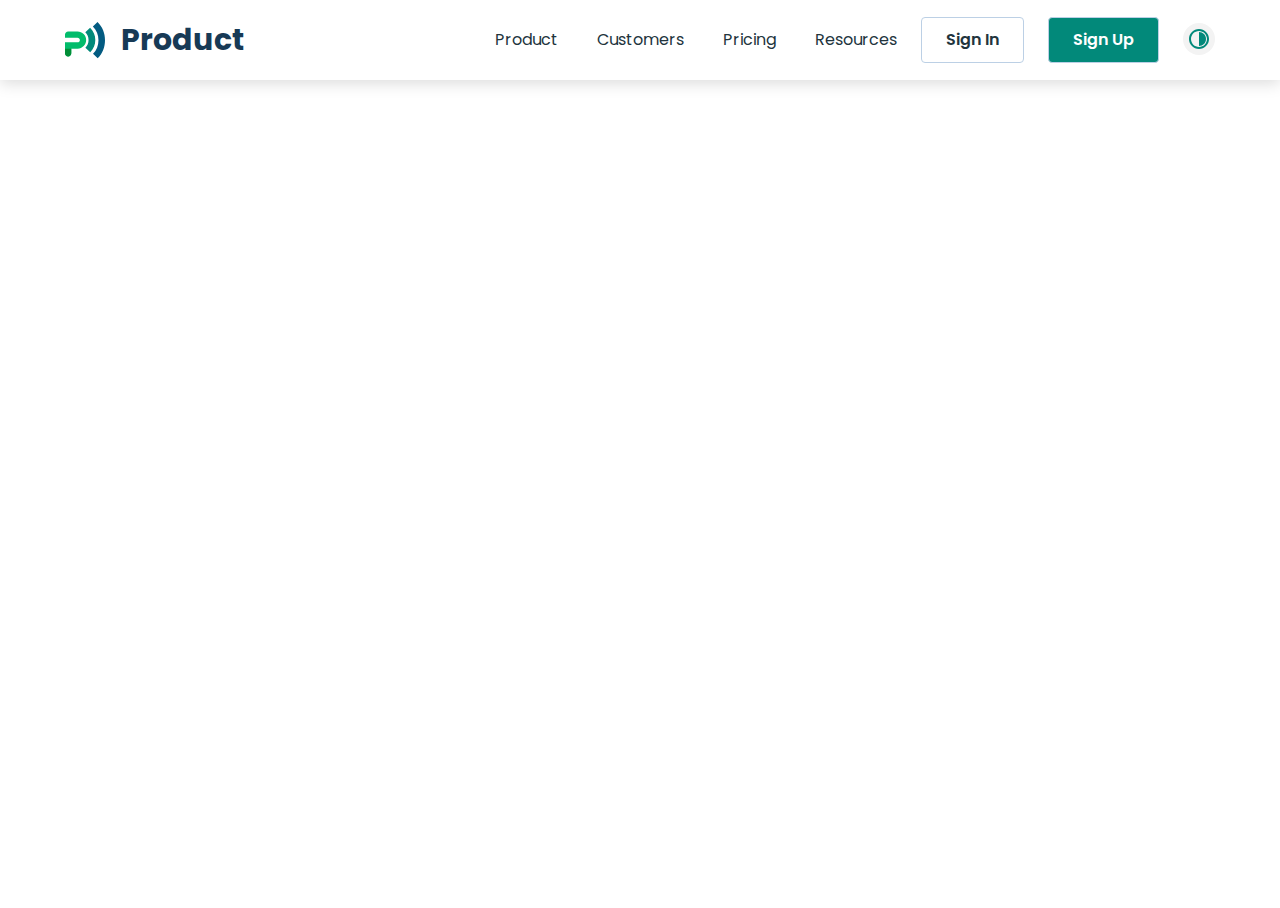
==== index.html @ 5e2cb0a1 "add header and menu burger, add adaptive" ====
<!DOCTYPE html>
<html lang="en">

<head>
	<meta charset="UTF-8">
	<meta http-equiv="X-UA-Compatible" content="IE=edge">
	<meta name="viewport" content="width=device-width, initial-scale=1.0">
	<link rel="preconnect" href="https://fonts.googleapis.com">
	<link rel="preconnect" href="https://fonts.gstatic.com" crossorigin>
	<link
		href="https://fonts.googleapis.com/css2?family=Inter:wght@500;700&family=Montserrat:wght@600&family=Poppins:wght@400;500;600;700&family=Roboto:wght@400;500;900&display=swap"
		rel="stylesheet">
	<link rel="stylesheet" href="./css/main.css">
	<title>MyProduct</title>
</head>

<body>
	<div class="wrapper">
		<header class="header">
			<div class='header__container'>
				<div class="header__body">
					<div class="header__logo">
						<img src="./img/header/logo.svg" alt="logo">
						<span>Product</span>
					</div>
					<div class="header__burger">
						<span>
						</span>
					</div>
					<div class="header__items">
						<nav class="header__menu">
							<ul class="header__list">
								<li class="header__item">
									<a href="#" class="header__link">Product</a>
								</li>
								<li class="header__item">
									<a href="#" class="header__link">Customers</a>
								</li>
								<li class="header__item">
									<a href="#" class="header__link">Pricing</a>
								</li>
								<li class="header__item">
									<a href="#" class="header__link">Resources</a>
								</li>

							</ul>
						</nav>
						<div class="header__buttons">
							<a href="#" class="header__button">Sign In</a>
							<a href="#" class="header__button header__button--green">Sign Up</a>
							<a href="#" class="header__switch"><img src="./img/header/switch.svg" alt=""></a>
						</div>
					</div>
				</div>
			</div>
		</header>
		<main class="main"></main>
		<footer class="footer"></footer>
	</div>

	<script src="https://ajax.googleapis.com/ajax/libs/jquery/3.5.1/jquery.min.js"></script>
	<script src="./js/main.js"></script>
</body>

</html>
---- css/main.css ----
@import url(./css/reset.css);
:root {
  --bg-color: #e5e5e5;
  --secondary-bg-color: #1f2e35;
  --basic-color: #22343d;
  --secondary-text-color: #737373;
  --green-color: #02897a;
}

html {
  height: 100%;
}

body {
  height: 100%;
  line-height: 1;
  font-family: "Poppins", sans-serif;
  font-size: 16px;
  font-weight: 400;
  color: var(--basic-color);
}

.wrapper {
  min-height: 100%;
  overflow: hidden;
  display: flex;
  flex-direction: column;
}

[class*=__container] {
  max-width: 1150px;
  margin: 0 auto;
  padding: 0 15px;
}

.ibg {
  position: relative;
  padding-bottom: 64%;
}
.ibg img {
  border-radius: 10px;
  content: "";
  position: absolute;
  width: 100%;
  height: 100%;
  top: 0;
  left: 0;
  -o-object-fit: cover;
     object-fit: cover;
}

.header {
  position: fixed;
  top: 0;
  left: 0;
  width: 100%;
  z-index: 50;
  box-shadow: 0px 3px 15px rgba(0, 0, 0, 0.15);
}
.header::before {
  content: "";
  position: absolute;
  top: 0;
  left: 0;
  width: 100%;
  height: 100%;
  background-color: #fff;
  z-index: 3;
}
.header__body {
  position: relative;
  display: flex;
  justify-content: space-between;
  min-height: 80px;
  align-items: center;
}
@media (max-width: 991px) {
  .header__body {
    min-height: 60px;
  }
}
.header__logo {
  display: flex;
  align-items: center;
  position: relative;
  z-index: 4;
}
.header__logo span {
  margin-left: 16px;
  font-weight: 700;
  font-size: 30px;
  line-height: 93%;
  color: #173a56;
}
.header__burger {
  display: none;
}
@media (max-width: 991px) {
  .header__burger {
    display: block;
    position: relative;
    width: 30px;
    height: 20px;
    z-index: 4;
  }
  .header__burger::before, .header__burger::after {
    content: "";
    background-color: #fff;
    position: absolute;
    width: 100%;
    height: 2px;
    left: 0;
    background-color: black;
    transition: all 0.3s ease;
  }
  .header__burger::after {
    top: 0;
  }
  .header__burger::before {
    bottom: 0;
  }
  .header__burger span {
    position: absolute;
    background-color: #000;
    height: 2px;
    left: 0;
    width: 100%;
    top: 9px;
    transition: all 0.3s ease;
    background-color: black;
  }
}
.header__burger.active span {
  transform: scale(0);
}
.header__burger.active::before {
  transform: rotate(45deg);
  bottom: 9px;
}
.header__burger.active::after {
  transform: rotate(-45deg);
  top: 9px;
}
.header__items {
  display: flex;
  gap: 24px;
}
@media (max-width: 991px) {
  .header__items {
    position: fixed;
    top: -100%;
    left: 0;
    width: 100%;
    height: 100%;
    transition: all 0.3s ease;
    padding-top: 100px;
    flex-direction: column;
  }
  .header__items.active {
    top: 0;
  }
}
.header__list {
  display: flex;
  gap: 39px;
  position: relative;
  z-index: 3;
}
@media (max-width: 991px) {
  .header__list {
    display: block;
    margin: 0px 0px 20px 0px;
  }
}
.header__item {
  list-style: none;
}
@media (max-width: 991px) {
  .header__item {
    margin: 0px 0px 20px 0px;
    padding-bottom: 10px;
  }
}
.header__link {
  text-decoration: none;
  color: inherit;
  transition: all 0.3s ease;
}
.header__link:hover {
  text-decoration: underline;
}
.header__buttons {
  position: relative;
  z-index: 3;
  display: flex;
  align-items: center;
  -moz-column-gap: 24px;
       column-gap: 24px;
}
@media (max-width: 991px) {
  .header__buttons {
    left: 0;
    width: 100%;
    height: 100%;
    transition: all 0.3s ease;
    text-align: center;
    flex-direction: column;
  }
  .header__buttons.active {
    top: 0;
  }
}
.header__button {
  display: inline-block;
  padding: 10px 24px;
  text-decoration: none;
  color: inherit;
  font-weight: 600;
  line-height: 150%;
  border: 1px solid #bcd0e5;
  border-radius: 4px;
  transition: all 0.3s ease;
}
.header__button:hover {
  background-color: #bcd0e5;
}
@media (max-width: 991px) {
  .header__button {
    margin-bottom: 15px;
  }
}
.header__button--green {
  color: #ffffff;
  background-color: var(--green-color);
}
.header__button--green:hover {
  background-color: #086a5f;
}
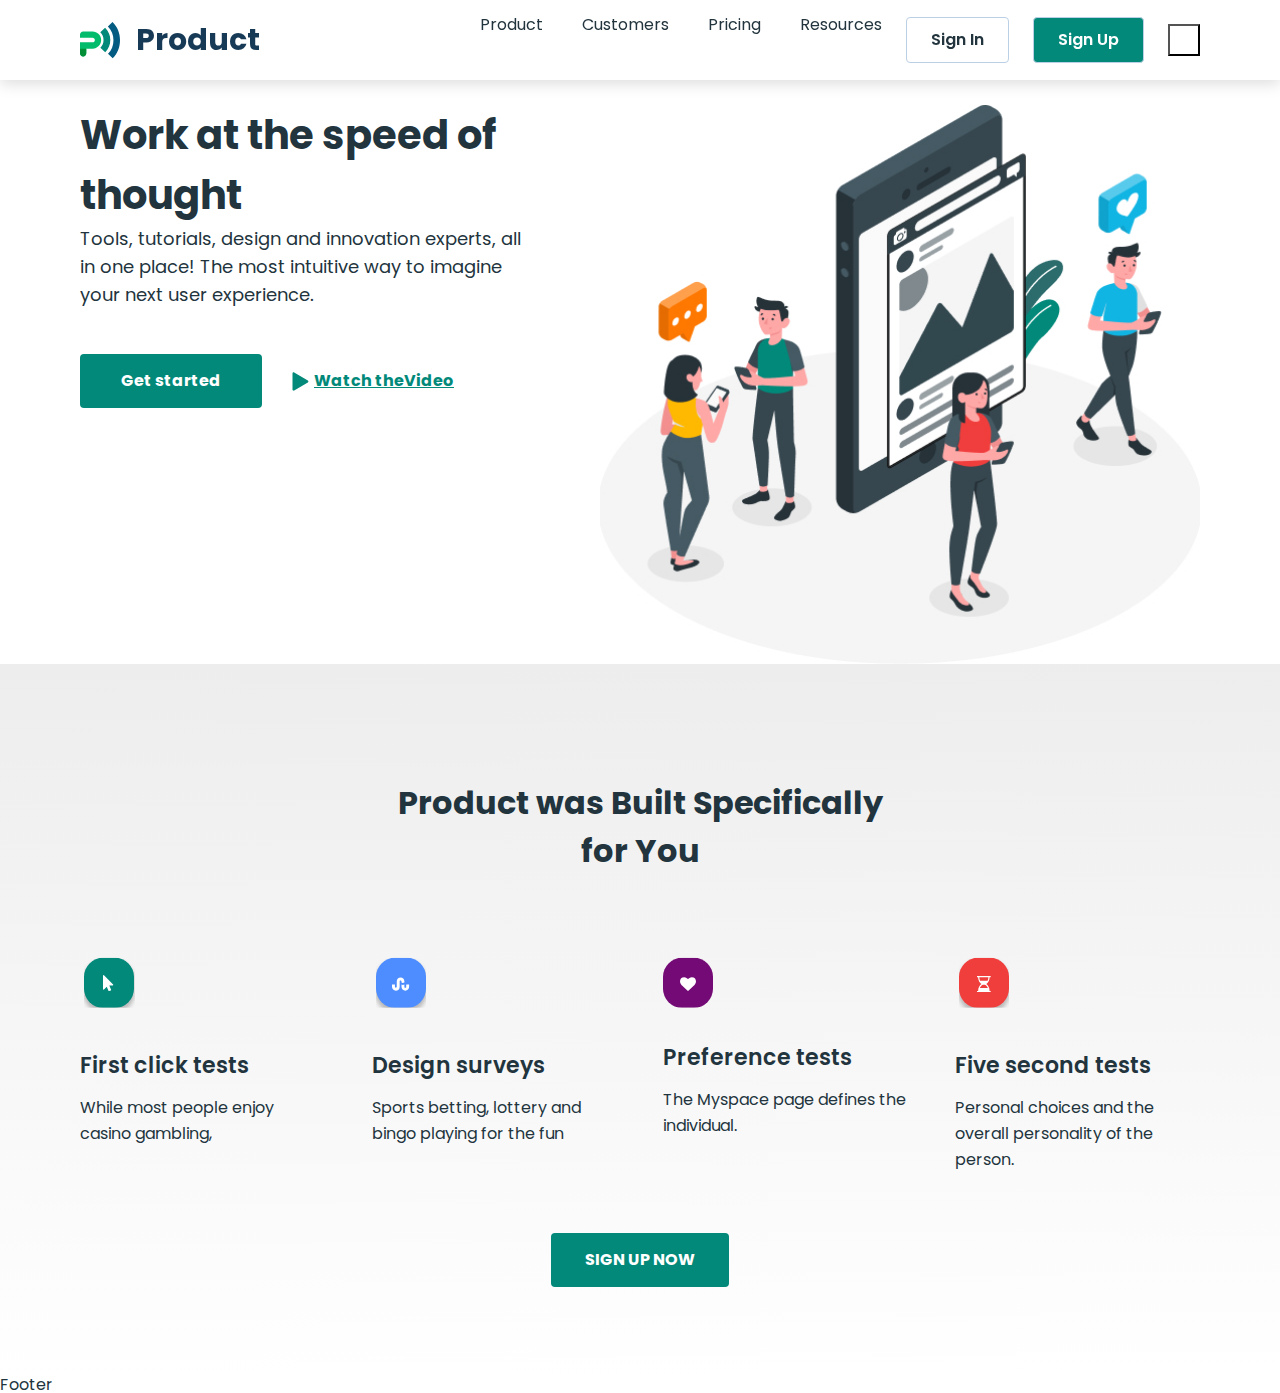
==== commit 9fa94985: "add new sections" ====
--- a/index.html
+++ b/index.html
@@ -10,6 +10,7 @@
 	<link
 		href="https://fonts.googleapis.com/css2?family=Inter:wght@500;700&family=Montserrat:wght@600&family=Poppins:wght@400;500;600;700&family=Roboto:wght@400;500;900&display=swap"
 		rel="stylesheet">
+	<link rel="stylesheet" href="./css/reset.css">
 	<link rel="stylesheet" href="./css/main.css">
 	<title>MyProduct</title>
 </head>
@@ -48,16 +49,83 @@
 						<div class="header__buttons">
 							<a href="#" class="header__button">Sign In</a>
 							<a href="#" class="header__button header__button--green">Sign Up</a>
-							<a href="#" class="header__switch"><img src="./img/header/switch.svg" alt=""></a>
+							<input class="header__input" type="button" id="input_button_bg_change" value="" />
 						</div>
 					</div>
 				</div>
 			</div>
 		</header>
-		<main class="main"></main>
-		<footer class="footer"></footer>
+		<main class="main">
+			<section class="main__work main-work">
+				<div class='main-work__container'>
+					<div class="main-work__body body-work-block">
+						<div class="body-work-block__content content-word-block">
+							<h2 class="content-word-block__title">Work at the speed
+								of thought</h2>
+							<div class="content-word-block__subtitle">Tools, tutorials, design and innovation experts, all in
+								one place! The most intuitive way to imagine your next user experience.</div>
+							<div class="content-word-block__buttons">
+								<a href="#" class="content-word-block__button">Get started</a>
+								<a href="#" class="content-word-block__button content-word-block__button--play">
+									<img src="./img/workandspeed/play.svg" alt="">
+									Watch theVideo</a>
+							</div>
+						</div>
+						<div class="body-work-block__image">
+							<img src="./img/workandspeed/amico.jpg" alt="amico">
+						</div>
+					</div>
+				</div>
+			</section>
+			<section class="main__product product-block">
+				<div class='product-block__container'>
+					<div class="title">
+						<h2 class="title__title">Product was Built Specifically
+							for You</h2>
+						<div class="title__subtitle"></div>
+					</div>
+					<div class="product-block__body">
+						<div class="product-block__row">
+							<div class="product-block__column column-product-block">
+								<div class="column-product-block__icon">
+									<img src="./img/product/icon-01.svg" alt="icon">
+								</div>
+								<h3 class="column-product-block__title">First click tests</h3>
+								<div class="column-product-block__text">While most people enjoy casino gambling,</div>
+							</div>
+							<div class="product-block__column column-product-block">
+								<div class="column-product-block__icon">
+									<img src="./img/product/icon-02.svg" alt="icon">
+								</div>
+								<h3 class="column-product-block__title">Design surveys</h3>
+								<div class="column-product-block__text">Sports betting, lottery and bingo playing for the fun
+								</div>
+							</div>
+							<div class="product-block__column column-product-block">
+								<div class="column-product-block__icon">
+									<img src="./img/product/icon-03.svg" alt="icon">
+								</div>
+								<h3 class="column-product-block__title">Preference tests</h3>
+								<div class="column-product-block__text">The Myspace page defines the individual.</div>
+							</div>
+							<div class="product-block__column column-product-block">
+								<div class="column-product-block__icon">
+									<img src="./img/product/icon-04.svg" alt="icon">
+								</div>
+								<h3 class="column-product-block__title">Five second tests</h3>
+								<div class="column-product-block__text">Personal choices and the overall personality of the
+									person. </div>
+							</div>
+						</div>
+						<div class="product-block__btn">
+							<a href="#" class="product-block__button">SIGN UP NOW</a>
+						</div>
+					</div>
+				</div>
+			</section>
+		</main>
+		<footer class="footer">Footer</footer>
 	</div>
-
 	<script src="https://ajax.googleapis.com/ajax/libs/jquery/3.5.1/jquery.min.js"></script>
 	<script src="./js/main.js"></script>
 </body>
--- a/css/main.css
+++ b/css/main.css
@@ -1,5 +1,5 @@
-@import url(./css/reset.css);
 :root {
+  --first-bg-color: #ffffff;
   --bg-color: #e5e5e5;
   --secondary-bg-color: #1f2e35;
   --basic-color: #22343d;
@@ -17,6 +17,7 @@
   font-family: "Poppins", sans-serif;
   font-size: 16px;
   font-weight: 400;
+  background-color: var(--first-bg-color);
   color: var(--basic-color);
 }
 
@@ -33,12 +34,48 @@
   padding: 0 15px;
 }
 
+.title {
+  max-width: 530px;
+  text-align: center;
+  margin: 0 auto;
+}
+.title__title {
+  font-weight: 700;
+  font-size: 32px;
+  line-height: 48px;
+  text-align: center;
+  margin-bottom: 16px;
+}
+@media (max-width: 767.98px) {
+  .title__title {
+    font-size: 28px;
+  }
+}
+@media (max-width: 479.98px) {
+  .title__title {
+    font-size: 28px;
+  }
+}
+.title__subtitle {
+  font-weight: 500;
+  line-height: 162%;
+}
+@media (max-width: 767.98px) {
+  .title__subtitle {
+    font-size: 14px;
+  }
+}
+@media (max-width: 479.98px) {
+  .title__subtitle {
+    font-size: 12px;
+  }
+}
+
 .ibg {
   position: relative;
   padding-bottom: 64%;
 }
 .ibg img {
-  border-radius: 10px;
   content: "";
   position: absolute;
   width: 100%;
@@ -56,6 +93,7 @@
   width: 100%;
   z-index: 50;
   box-shadow: 0px 3px 15px rgba(0, 0, 0, 0.15);
+  background-color: #fff;
 }
 .header::before {
   content: "";
@@ -64,7 +102,6 @@
   left: 0;
   width: 100%;
   height: 100%;
-  background-color: #fff;
   z-index: 3;
 }
 .header__body {
@@ -144,6 +181,7 @@
 .header__items {
   display: flex;
   gap: 24px;
+  background-color: #fff;
 }
 @media (max-width: 991px) {
   .header__items {
@@ -235,4 +273,255 @@
 }
 .header__button--green:hover {
   background-color: #086a5f;
+}
+.header__input {
+  background: url(./img/header/switch.svg) no-repeat top left;
+  width: 32px;
+  height: 32px;
+}
+
+.main {
+  flex: 1 1 auto;
+}
+.main__work {
+  padding-top: 105px;
+}
+@media (max-width: 767.98px) {
+  .main__work {
+    padding-top: 85px;
+  }
+}
+
+.main-work__body {
+  display: flex;
+  justify-content: space-between;
+}
+@media (max-width: 767.98px) {
+  .main-work__body {
+    flex-direction: column;
+  }
+}
+
+.body-work-block__content {
+  max-width: 450px;
+}
+@media (max-width: 991.98px) {
+  .body-work-block__content {
+    max-width: 400px;
+  }
+}
+@media (max-width: 767.98px) {
+  .body-work-block__content {
+    max-width: none;
+    margin-bottom: 20px;
+  }
+}
+.body-work-block__image {
+  max-width: 600px;
+}
+.body-work-block__image img {
+  width: 100%;
+  height: 100%;
+  top: 0;
+  left: 0;
+  -o-object-fit: cover;
+     object-fit: cover;
+}
+
+.content-word-block__title {
+  font-weight: 700;
+  font-size: 40px;
+  line-height: 150%;
+}
+@media (max-width: 991.98px) {
+  .content-word-block__title {
+    font-size: 32px;
+  }
+}
+@media (max-width: 767.98px) {
+  .content-word-block__title {
+    font-size: 24px;
+  }
+}
+.content-word-block__subtitle {
+  font-size: 18px;
+  line-height: 156%;
+  margin-bottom: 45px;
+}
+@media (max-width: 991.98px) {
+  .content-word-block__subtitle {
+    font-size: 18px;
+  }
+}
+@media (max-width: 767.98px) {
+  .content-word-block__subtitle {
+    font-size: 16px;
+  }
+}
+@media (max-width: 479.98px) {
+  .content-word-block__subtitle {
+    font-size: 14px;
+  }
+}
+.content-word-block__buttons {
+  display: flex;
+  -moz-column-gap: 30px;
+       column-gap: 30px;
+}
+@media (max-width: 479.98px) {
+  .content-word-block__buttons {
+    flex-direction: column;
+  }
+}
+.content-word-block__button {
+  background: #02897a;
+  border-radius: 4px;
+  display: inline-block;
+  padding: 15px 41px;
+  text-decoration: none;
+  color: inherit;
+  text-align: center;
+  align-items: center;
+  font-weight: 700;
+  line-height: 150%;
+  color: #fff;
+}
+@media (max-width: 991.98px) {
+  .content-word-block__button {
+    font-size: 18px;
+  }
+}
+@media (max-width: 767.98px) {
+  .content-word-block__button {
+    font-size: 16px;
+  }
+}
+@media (max-width: 479.98px) {
+  .content-word-block__button {
+    font-size: 14px;
+    margin: 0 -30px;
+    padding: 15px 15px;
+  }
+}
+.content-word-block__button--play {
+  background: none;
+  text-decoration: underline;
+  display: flex;
+  justify-content: center;
+  align-items: center;
+  color: var(--green-color);
+  padding: 15px 0px 15px 0px;
+}
+.content-word-block__button--play img {
+  padding-right: 5px;
+}
+
+.main__product {
+  background: linear-gradient(179.59deg, #ededed 0.35%, rgba(255, 255, 255, 0.0001) 99.63%);
+  padding-top: 115px;
+  padding-bottom: 90px;
+}
+@media (max-width: 991.98px) {
+  .main__product {
+    padding-top: 90px;
+    padding-bottom: 80px;
+  }
+}
+@media (max-width: 767.98px) {
+  .main__product {
+    padding-top: 70px;
+    padding-bottom: 60px;
+  }
+}
+@media (max-width: 479.98px) {
+  .main__product {
+    padding-top: 30px;
+    padding-bottom: 30px;
+  }
+}
+
+.product-block__body {
+  padding-top: 66px;
+}
+@media (max-width: 991.98px) {
+  .product-block__body {
+    padding-top: 50px;
+  }
+}
+@media (max-width: 767.98px) {
+  .product-block__body {
+    padding-top: 40px;
+  }
+}
+@media (max-width: 479.98px) {
+  .product-block__body {
+    padding-top: 30px;
+  }
+}
+.product-block__row {
+  display: flex;
+  -moz-column-gap: 46px;
+       column-gap: 46px;
+  margin-bottom: 60px;
+}
+@media (max-width: 991.98px) {
+  .product-block__row {
+    flex-wrap: wrap;
+    row-gap: 20px;
+    justify-content: center;
+  }
+}
+@media (max-width: 479.98px) {
+  .product-block__row {
+    margin-bottom: 40px;
+  }
+}
+.product-block__column {
+  flex: 0 1 25%;
+}
+@media (max-width: 991.98px) {
+  .product-block__column {
+    flex-wrap: wrap;
+    flex: 0 1 50%;
+    text-align: center;
+    max-width: 350px;
+  }
+}
+@media (max-width: 479.98px) {
+  .product-block__column {
+    flex: 0 1 100%;
+    text-align: center;
+    max-width: 240px;
+  }
+}
+.product-block__btn {
+  display: flex;
+  justify-content: center;
+}
+.product-block__button {
+  background: #02897a;
+  border-radius: 4px;
+  display: inline-block;
+  margin: 0 auto;
+  padding: 15px 34px;
+  text-decoration: none;
+  color: inherit;
+  text-align: center;
+  align-items: center;
+  font-weight: 700;
+  line-height: 150%;
+  color: #fff;
+}
+
+.column-product-block__icon {
+  margin-bottom: 30px;
+}
+.column-product-block__title {
+  margin-bottom: 13px;
+  font-weight: 600;
+  font-size: 22px;
+  line-height: 150%;
+}
+.column-product-block__text {
+  line-height: 162%;
 }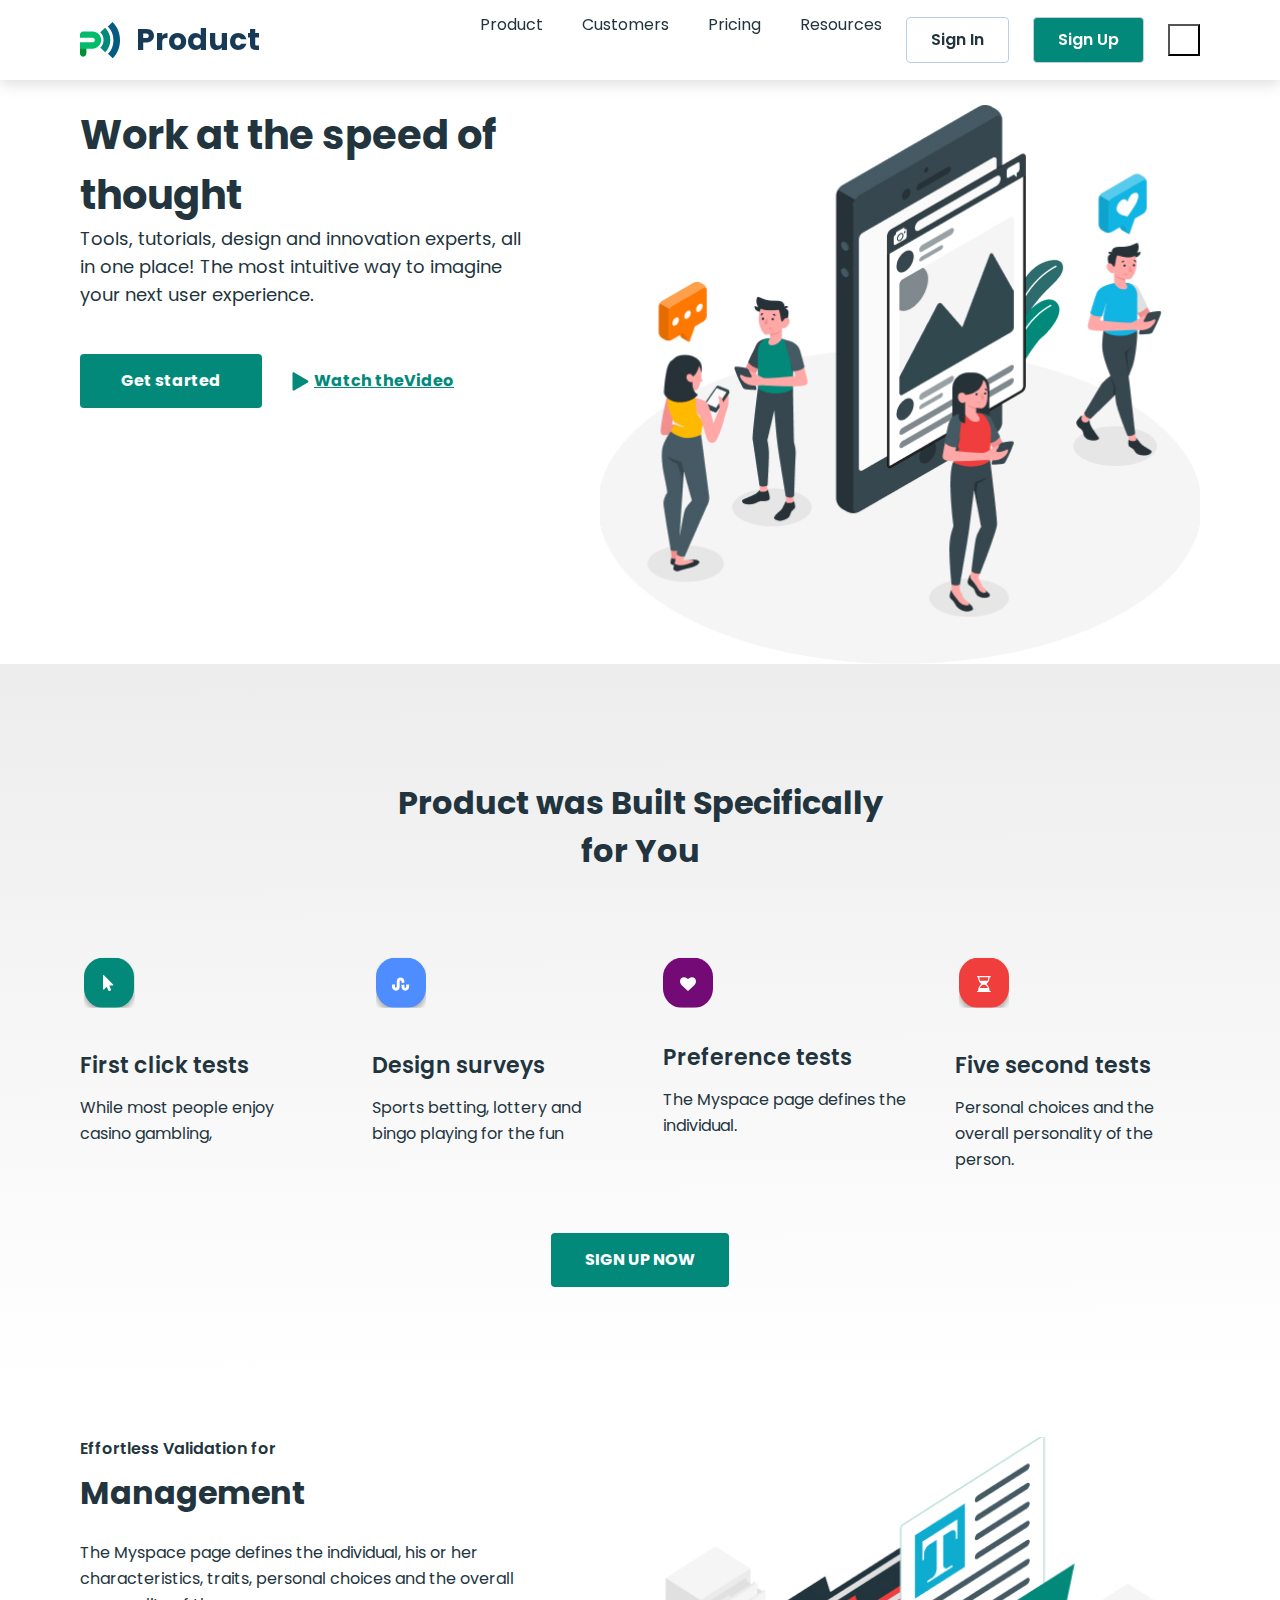
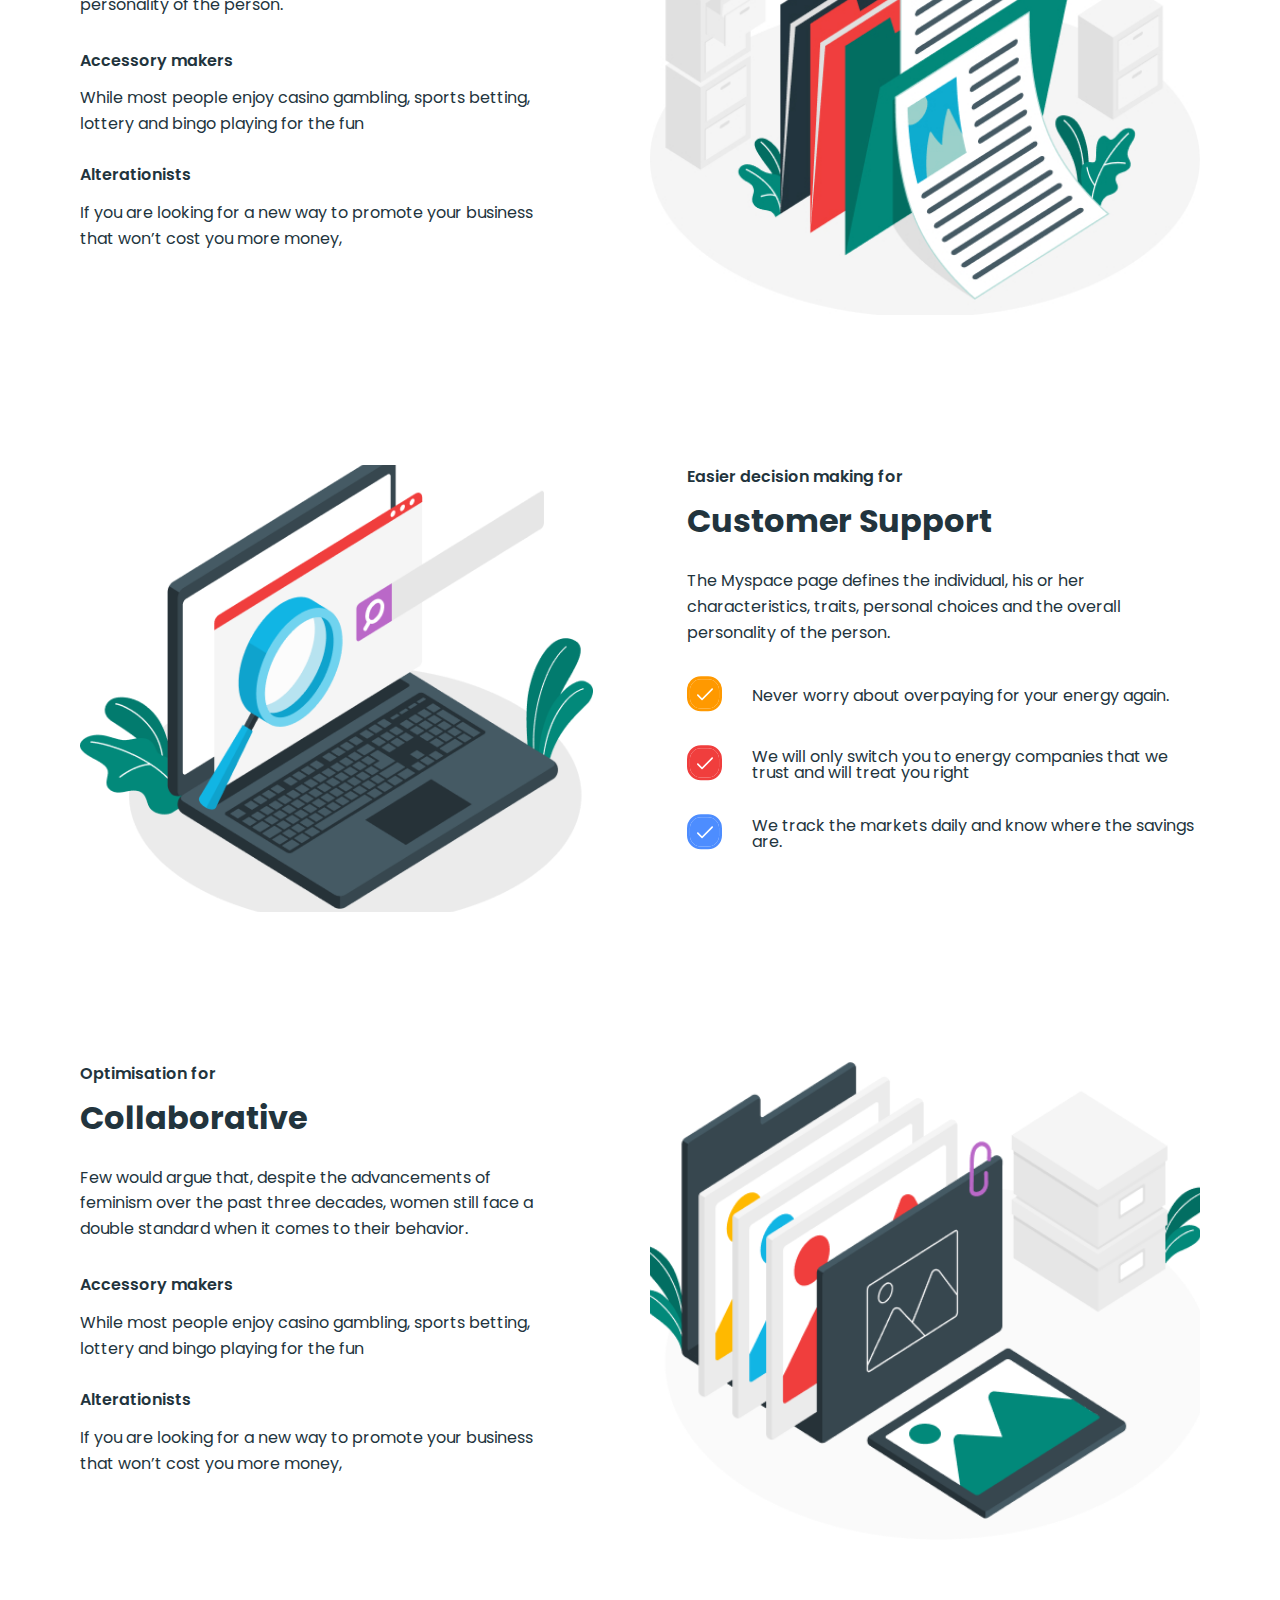
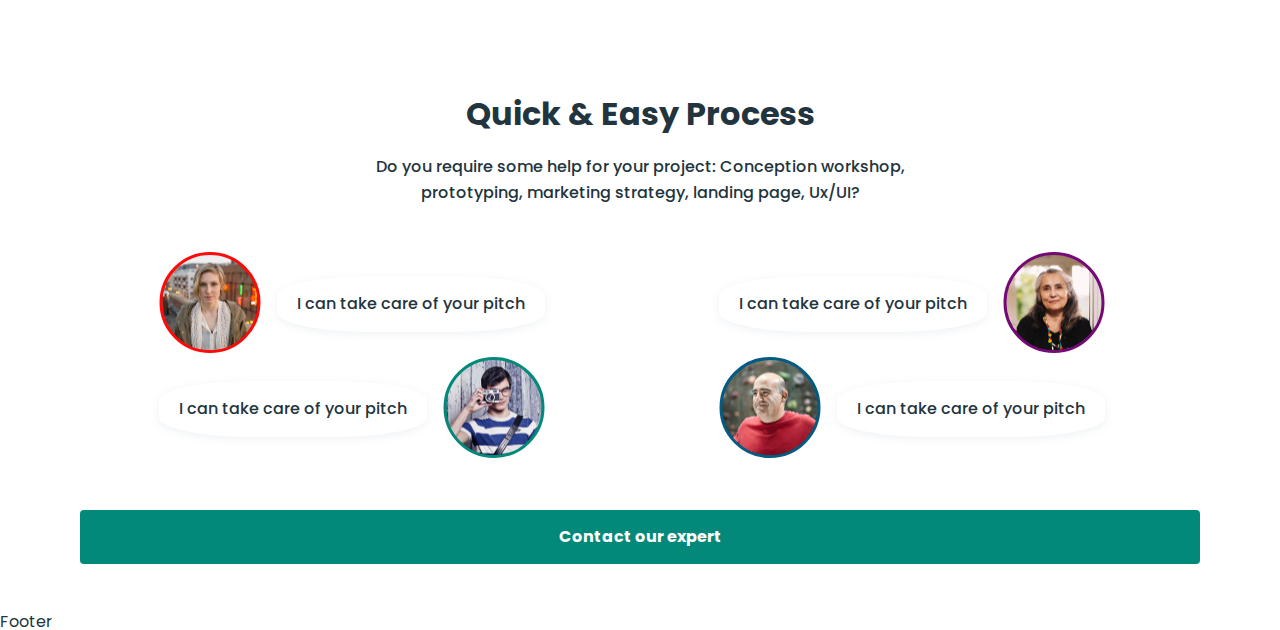
==== commit c0810b92: "add new sections" ====
--- a/index.html
+++ b/index.html
@@ -123,6 +123,151 @@
 					</div>
 				</div>
 			</section>
+			<section class="main__management management-block">
+				<div class='management-block__container'>
+					<div class="management-block__body">
+						<div class="management-block__content content-management-block">
+							<div class="content-management-block__text">Effortless Validation for</div>
+							<h3 class="content-management-block__title">Management</h3>
+							<div class="content-management-block__subtitle">The Myspace page defines the individual, his or
+								her
+								characteristics, traits, personal choices and the overall personality of the person. </div>
+							<div class="content-management-block__info info-content-block">
+								<div class="info-content-block__title">Accessory makers</div>
+								<div class="info-content-block__text">While most people enjoy casino gambling, sports
+									betting,
+									lottery and bingo playing for the fun</div>
+							</div>
+							<div class="content-management-block__info info-content-block">
+								<div class="info-content-block__title">Alterationists</div>
+								<div class="info-content-block__text">If you are looking for a new way to promote your
+									business
+									that won’t cost you more money, </div>
+							</div>
+						</div>
+						<div class="management-block__img">
+							<div class="management-block__image">
+								<img src="./img/management/management.jpg" alt="management-block">
+							</div>
+						</div>
+					</div>
+				</div>
+			</section>
+			<section class="main__customer customer-block">
+				<div class='customer-block__container'>
+					<div class="customer-block__body">
+						<div class="customer-block__img">
+							<div class="customer-block__image">
+								<img src="./img/customer/customer.png" alt="customer-block">
+							</div>
+						</div>
+						<div class="customer-block__content content-customer-block">
+							<div class="content-customer-block__info info-customer-block">
+								<div class="info-customer-block__text">Easier decision making for</div>
+								<h3 class="info-customer-block__title">Customer Support</h3>
+								<div class="info-customer-block__subtitle">The Myspace page defines the individual, his or her
+									characteristics, traits, personal choices and the overall personality of the person. </div>
+							</div>
+							<div class="content-customer-block__quotes">
+								<div class="quotes-customer-block__quote">
+									<div class="quote-customer-block__icon">
+										<img src="./img/customer/icon-01.svg" alt="quote-customer-block">
+									</div>
+									<div class="quote-customer-block__text">
+										Never worry about overpaying for your energy again.
+									</div>
+								</div>
+								<div class="quotes-customer-block__quote">
+									<div class="quote-customer-block__icon">
+										<img src="./img/customer/icon-02.svg" alt="quote-customer-block">
+									</div>
+									<div class="quote-customer-block__text">
+										We will only switch you to energy companies that we trust and will treat you right
+									</div>
+								</div>
+								<div class="quotes-customer-block__quote">
+									<div class="quote-customer-block__icon">
+										<img src="./img/customer/icon-03.svg" alt="quote-customer-block">
+									</div>
+									<div class="quote-customer-block__text">
+										We track the markets daily and know where the savings are.
+									</div>
+								</div>
+							</div>
+						</div>
+					</div>
+				</div>
+			</section>
+			<section class="main__collaborative collaborative-block">
+				<div class='collaborative-block__container'>
+					<div class="collaborative-block__body">
+						<div class="collaborative-block__content content-collaborative-block">
+							<div class="content-collaborative-block__text">Optimisation for</div>
+							<h3 class="content-collaborative-block__title">Collaborative</h3>
+							<div class="content-collaborative-block__subtitle">Few would argue that, despite the advancements
+								of feminism over the past three decades, women still face a double standard when it comes to
+								their behavior. </div>
+							<div class="content-collaborative-block__info info-content-block">
+								<div class="info-content-block__title">Accessory makers</div>
+								<div class="info-content-block__text">While most people enjoy casino gambling, sports
+									betting,
+									lottery and bingo playing for the fun</div>
+							</div>
+							<div class="content-collaborative-block__info info-content-block">
+								<div class="info-content-block__title">Alterationists</div>
+								<div class="info-content-block__text">If you are looking for a new way to promote your
+									business
+									that won’t cost you more money, </div>
+							</div>
+						</div>
+						<div class="collaborative-block__img">
+							<div class="collaborative-block__image">
+								<img src="./img/collaboration/collaboration.png" alt="collaborative-block">
+							</div>
+						</div>
+					</div>
+				</div>
+			</section>
+			<section class="main__process process-block">
+				<div class='process-block__container'>
+					<div class="title title-process">
+						<h2 class="title__title">Quick & Easy Process</h2>
+						<div class="title__subtitle">Do you require some help for your project: Conception workshop,
+							prototyping, marketing strategy, landing page, Ux/UI?</div>
+					</div>
+					<div class="process-block__body">
+						<div class="process-block__informants">
+							<div class="process-block__informant informant-process-block">
+								<div class="informant-process-block__icon">
+									<img src="./img/process/avatar-01.svg" alt="avatar-01">
+								</div>
+								<div class="informant-process-block__text">I can take care of your pitch</div>
+							</div>
+							<div class="process-block__informant informant-process-block">
+								<div class="informant-process-block__text">I can take care of your pitch</div>
+								<div class="informant-process-block__icon">
+									<img src="./img/process/avatar-02.svg" alt="avatar-02">
+								</div>
+							</div>
+							<div class="process-block__informant informant-process-block">
+								<div class="informant-process-block__text">I can take care of your pitch</div>
+								<div class="informant-process-block__icon">
+									<img src="./img/process/avatar-03.svg" alt="avatar-03">
+								</div>
+							</div>
+							<div class="process-block__informant informant-process-block">
+								<div class="informant-process-block__icon">
+									<img src="./img/process/avatar-04.svg" alt="avatar-04">
+								</div>
+								<div class="informant-process-block__text">I can take care of your pitch</div>
+							</div>
+						</div>
+						<div class="process-block__button">
+							<a href="#" class="process-block__btn">Contact our expert</a>
+						</div>
+					</div>
+				</div>
+			</section>
 		</main>
 		<footer class="footer">Footer</footer>
 	</div>
--- a/css/main.css
+++ b/css/main.css
@@ -524,4 +524,333 @@
 }
 .column-product-block__text {
   line-height: 162%;
+}
+
+.main__management {
+  padding-top: 60px;
+  padding-bottom: 100px;
+}
+@media (max-width: 991.98px) {
+  .main__management {
+    padding-top: 80px;
+    padding-bottom: 80px;
+  }
+}
+@media (max-width: 767.98px) {
+  .main__management {
+    padding-top: 60px;
+    padding-bottom: 60px;
+  }
+}
+@media (max-width: 479.98px) {
+  .main__management {
+    padding-top: 30px;
+    padding-bottom: 30px;
+  }
+}
+
+.management-block__body,
+.collaborative-block__body {
+  display: flex;
+  -moz-column-gap: 84px;
+       column-gap: 84px;
+}
+@media (max-width: 991.98px) {
+  .management-block__body,
+.collaborative-block__body {
+    -moz-column-gap: 50px;
+         column-gap: 50px;
+  }
+}
+@media (max-width: 767.98px) {
+  .management-block__body,
+.collaborative-block__body {
+    flex-direction: column-reverse;
+  }
+}
+.management-block__content,
+.collaborative-block__content {
+  flex: 0 1 50%;
+  max-width: 486px;
+}
+@media (max-width: 767.98px) {
+  .management-block__content,
+.collaborative-block__content {
+    padding-top: 40px;
+    flex: 0 1 100%;
+    margin: 0 auto;
+  }
+}
+.management-block__img,
+.collaborative-block__img {
+  flex: 0 1 50%;
+}
+.management-block__image,
+.collaborative-block__image {
+  position: relative;
+  padding-bottom: 87%;
+}
+.management-block__image img,
+.collaborative-block__image img {
+  position: absolute;
+  width: 100%;
+  height: 100%;
+  top: 0;
+  left: 0;
+  -o-object-fit: cover;
+     object-fit: cover;
+}
+
+.content-management-block__text,
+.content-collaborative-block__text {
+  font-weight: 600;
+  line-height: 150%;
+  margin-bottom: 8px;
+}
+.content-management-block__title,
+.content-collaborative-block__title {
+  font-weight: 700;
+  font-size: 32px;
+  line-height: 150%;
+  margin-bottom: 23px;
+}
+@media (max-width: 767.98px) {
+  .content-management-block__title,
+.content-collaborative-block__title {
+    margin-bottom: 16px;
+  }
+}
+.content-management-block__subtitle,
+.content-collaborative-block__subtitle {
+  line-height: 162%;
+  margin-bottom: 30px;
+}
+@media (max-width: 767.98px) {
+  .content-management-block__subtitle,
+.content-collaborative-block__subtitle {
+    margin-bottom: 16px;
+  }
+}
+.info-content-block:not(:last-child) {
+  margin: 0px 0px 25px 0px;
+}
+@media (max-width: 767.98px) {
+  .info-content-block:not(:last-child) {
+    margin: 0px 0px 16px 0px;
+  }
+}
+.info-content-block__title {
+  font-weight: 600;
+  line-height: 162%;
+  margin-bottom: 12px;
+}
+.info-content-block__text {
+  line-height: 162%;
+}
+
+.main__customer {
+  padding-top: 50px;
+  padding-bottom: 50px;
+}
+@media (max-width: 991.98px) {
+  .main__customer {
+    padding-top: 40px;
+    padding-bottom: 40px;
+  }
+}
+@media (max-width: 767.98px) {
+  .main__customer {
+    padding-top: 40px;
+    padding-bottom: 40px;
+  }
+}
+@media (max-width: 479.98px) {
+  .main__customer {
+    padding-top: 30px;
+    padding-bottom: 30px;
+  }
+}
+
+.customer-block__body {
+  display: flex;
+  -moz-column-gap: 94px;
+       column-gap: 94px;
+}
+@media (max-width: 991.98px) {
+  .customer-block__body {
+    -moz-column-gap: 70px;
+         column-gap: 70px;
+  }
+}
+@media (max-width: 767.98px) {
+  .customer-block__body {
+    flex-direction: column;
+  }
+}
+.customer-block__img {
+  flex: 0 1 50%;
+}
+.customer-block__image {
+  position: relative;
+  padding-bottom: 87%;
+}
+.customer-block__image img {
+  position: absolute;
+  width: 100%;
+  height: 100%;
+  top: 0;
+  left: 0;
+  -o-object-fit: cover;
+     object-fit: cover;
+}
+.customer-block__content {
+  flex: 0 1 50%;
+}
+@media (max-width: 767.98px) {
+  .customer-block__content {
+    padding-top: 40px;
+    flex: 0 1 100%;
+    margin: 0 auto;
+  }
+}
+
+.info-customer-block__text {
+  font-weight: 600;
+  line-height: 150%;
+  margin-bottom: 8px;
+}
+.info-customer-block__title {
+  font-weight: 700;
+  font-size: 32px;
+  line-height: 150%;
+  margin-bottom: 23px;
+}
+@media (max-width: 767.98px) {
+  .info-customer-block__title {
+    margin-bottom: 16px;
+  }
+}
+.info-customer-block__subtitle {
+  line-height: 162%;
+  margin-bottom: 30px;
+}
+@media (max-width: 767.98px) {
+  .info-customer-block__subtitle {
+    margin-bottom: 16px;
+  }
+}
+
+.quotes-customer-block__quote {
+  display: flex;
+  -moz-column-gap: 30px;
+       column-gap: 30px;
+  align-items: center;
+}
+.quotes-customer-block__quote:not(:last-child) {
+  margin: 0px 0px 30px 0px;
+}
+
+.main__collaborative {
+  padding-top: 100px;
+  padding-bottom: 100px;
+}
+@media (max-width: 991.98px) {
+  .main__collaborative {
+    padding-top: 80px;
+    padding-bottom: 80px;
+  }
+}
+@media (max-width: 767.98px) {
+  .main__collaborative {
+    padding-top: 60px;
+    padding-bottom: 60px;
+  }
+}
+@media (max-width: 479.98px) {
+  .main__collaborative {
+    padding-top: 30px;
+    padding-bottom: 30px;
+  }
+}
+
+.main__process {
+  padding-top: 50px;
+  padding-bottom: 50px;
+}
+@media (max-width: 991.98px) {
+  .main__process {
+    padding-top: 40px;
+    padding-bottom: 40px;
+  }
+}
+@media (max-width: 767.98px) {
+  .main__process {
+    padding-top: 40px;
+    padding-bottom: 40px;
+  }
+}
+@media (max-width: 479.98px) {
+  .main__process {
+    padding-top: 30px;
+    padding-bottom: 30px;
+  }
+}
+
+.process-block__body {
+  padding-top: 46px;
+}
+.process-block__informants {
+  display: flex;
+  flex-wrap: wrap;
+}
+.process-block__informant {
+  justify-content: center;
+  flex: 0 1 50%;
+  align-items: center;
+}
+@media (max-width: 767.98px) {
+  .process-block__informant {
+    flex: 0 1 100%;
+    justify-content: space-around;
+  }
+  .process-block__informant:not(:last-child) {
+    margin: 0px 0px 20px 0px;
+  }
+}
+.process-block__button {
+  padding-top: 48px;
+  display: flex;
+  justify-content: center;
+}
+.process-block__btn {
+  background: #02897a;
+  border-radius: 4px;
+  display: inline-block;
+  margin: 0 auto;
+  padding: 15px 3px;
+  text-decoration: none;
+  color: inherit;
+  text-align: center;
+  align-items: center;
+  font-weight: 700;
+  line-height: 150%;
+  color: #fff;
+  width: 100%;
+}
+
+.informant-process-block {
+  display: flex;
+}
+.informant-process-block__icon {
+  margin-right: 16px;
+}
+.informant-process-block__text {
+  background: #ffffff;
+  padding: 16px 20px;
+  border-radius: 35%;
+  box-shadow: 0px 2px 8px rgba(86, 117, 146, 0.1);
+  margin-right: 16px;
+  font-weight: 500;
+  text-align: center;
+  line-height: 150%;
 }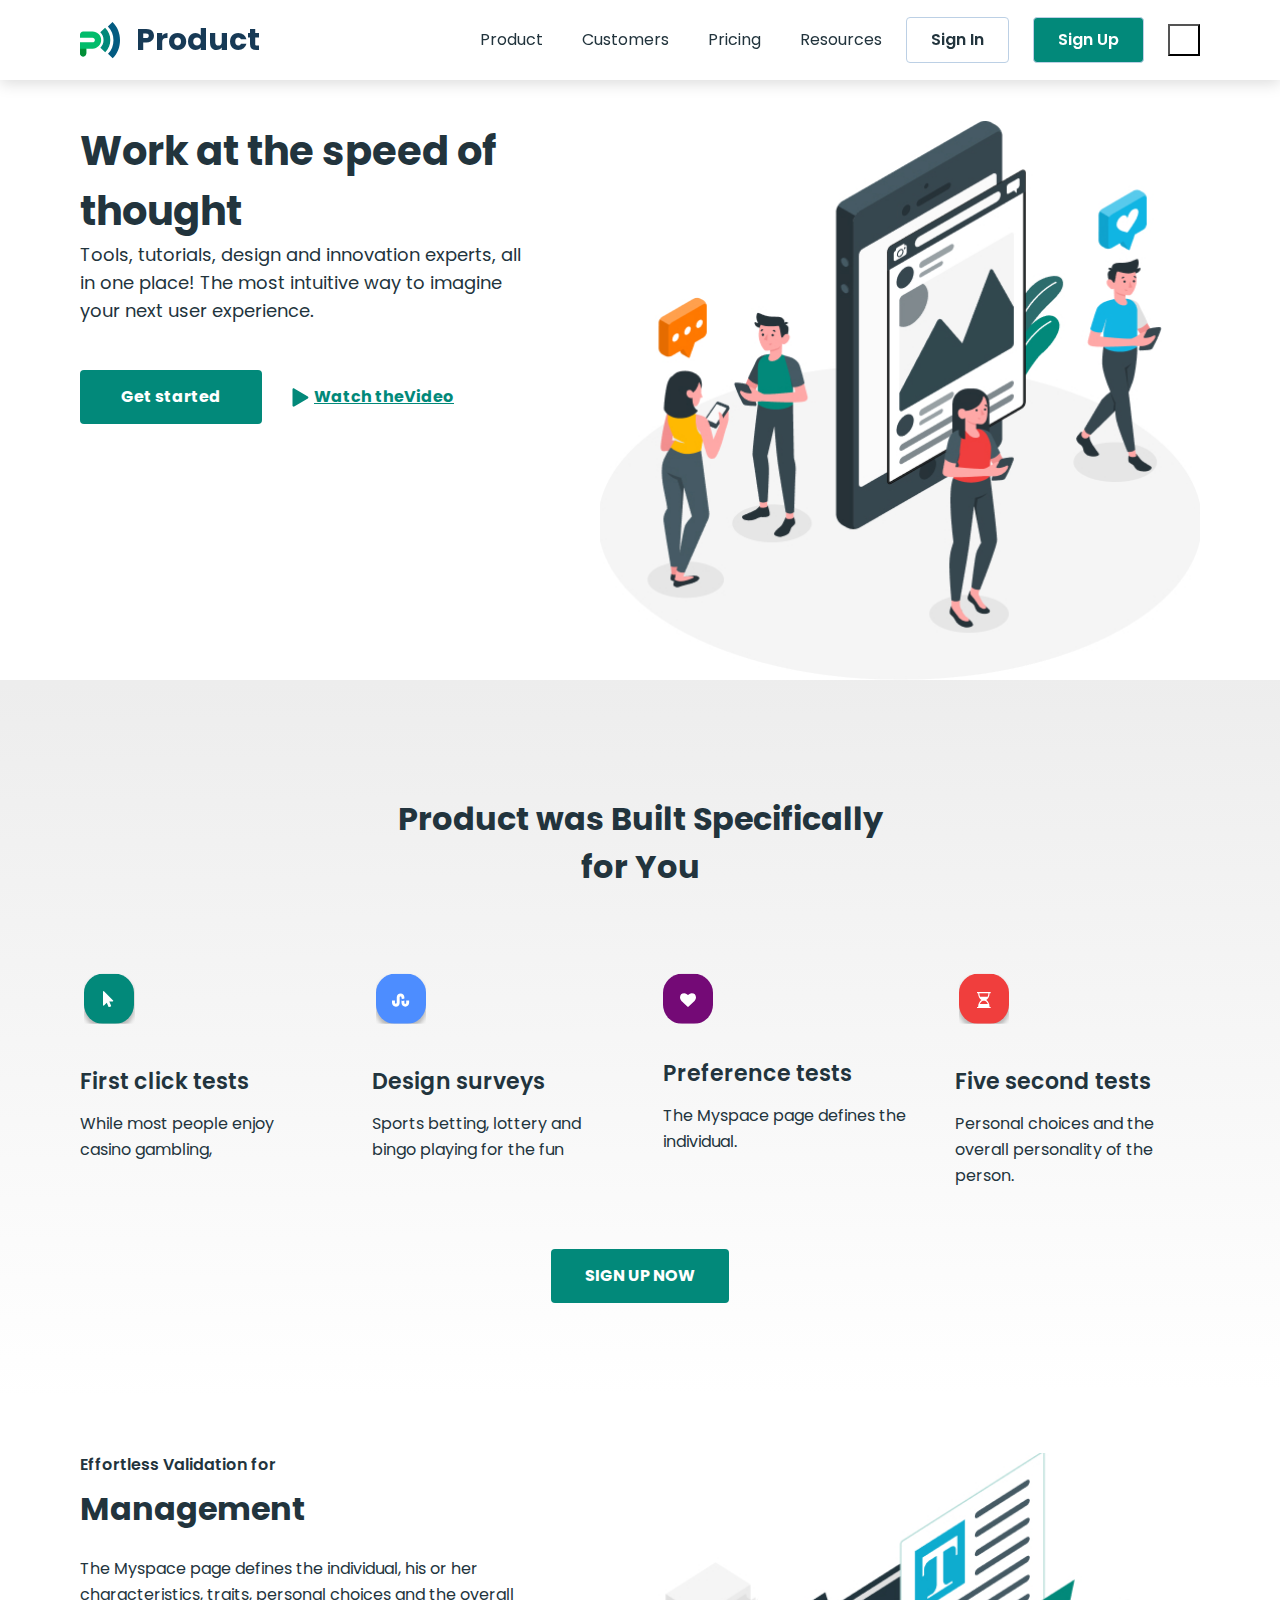
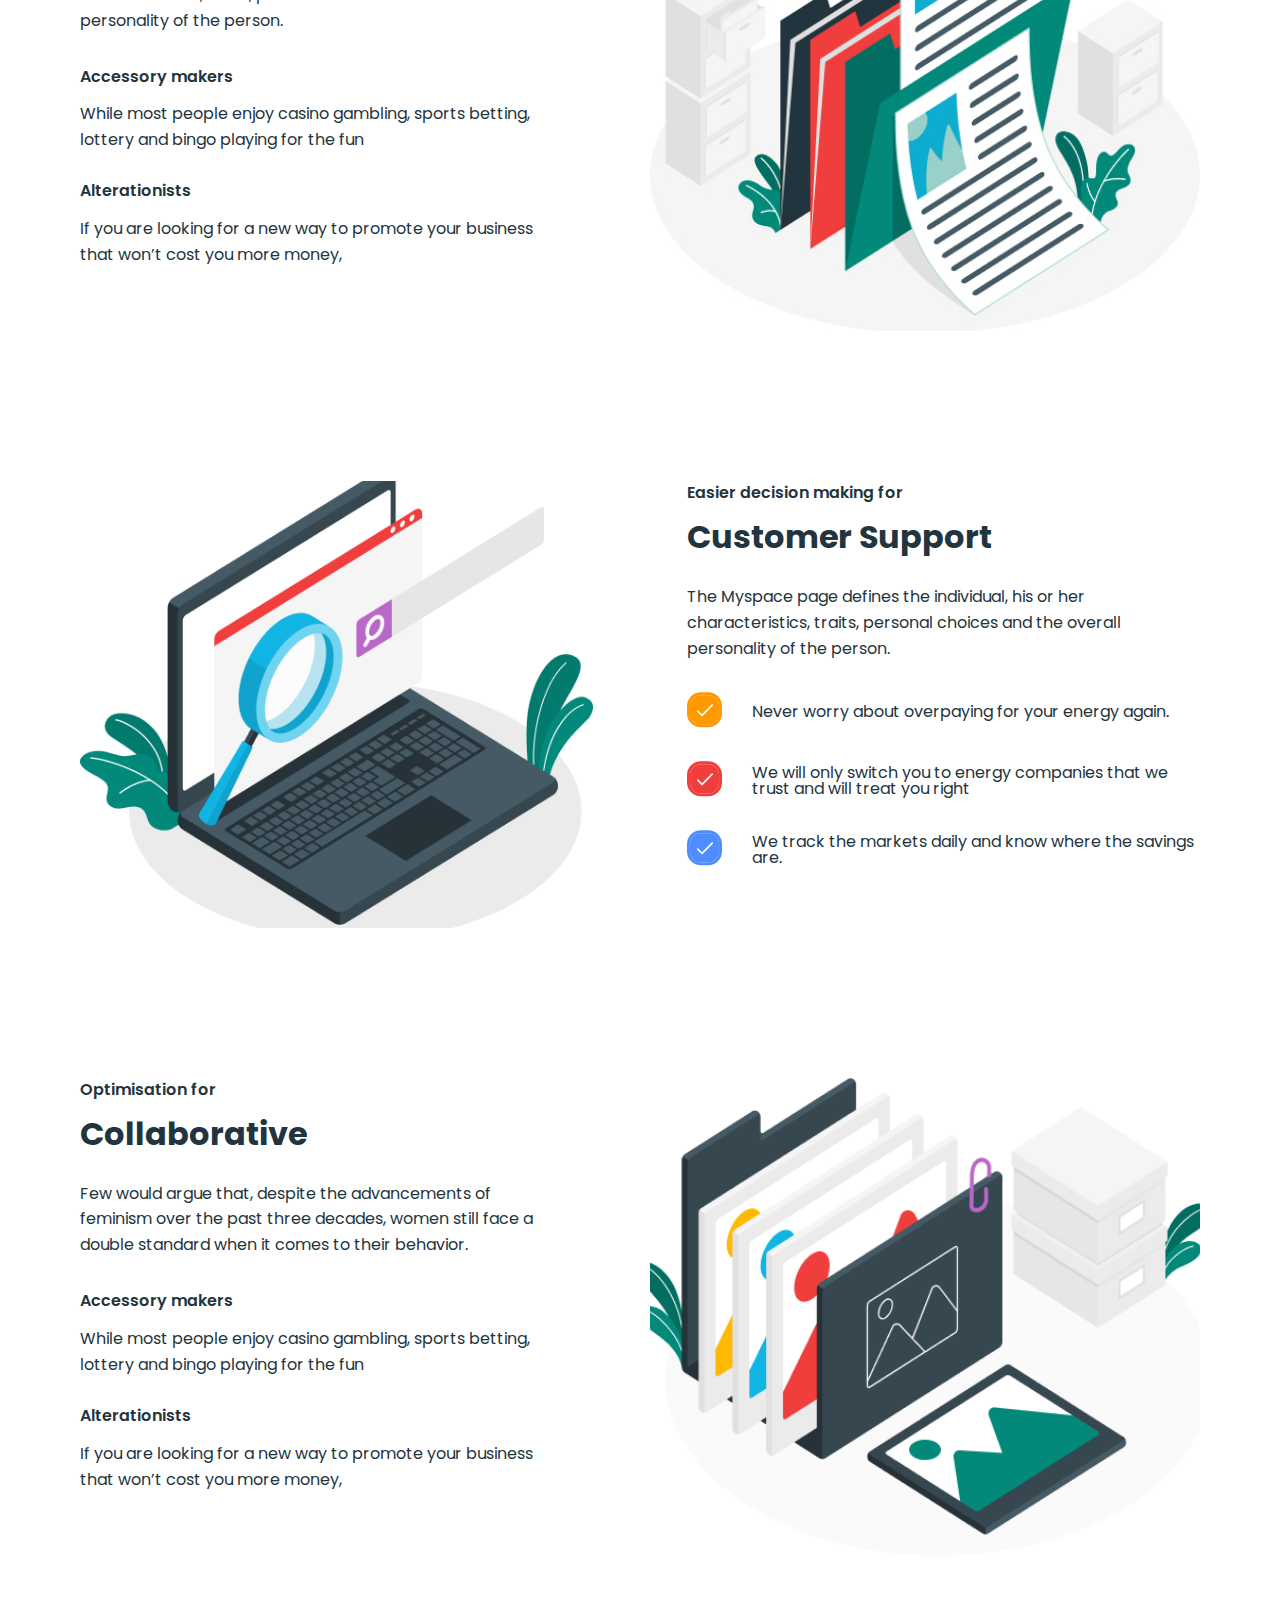
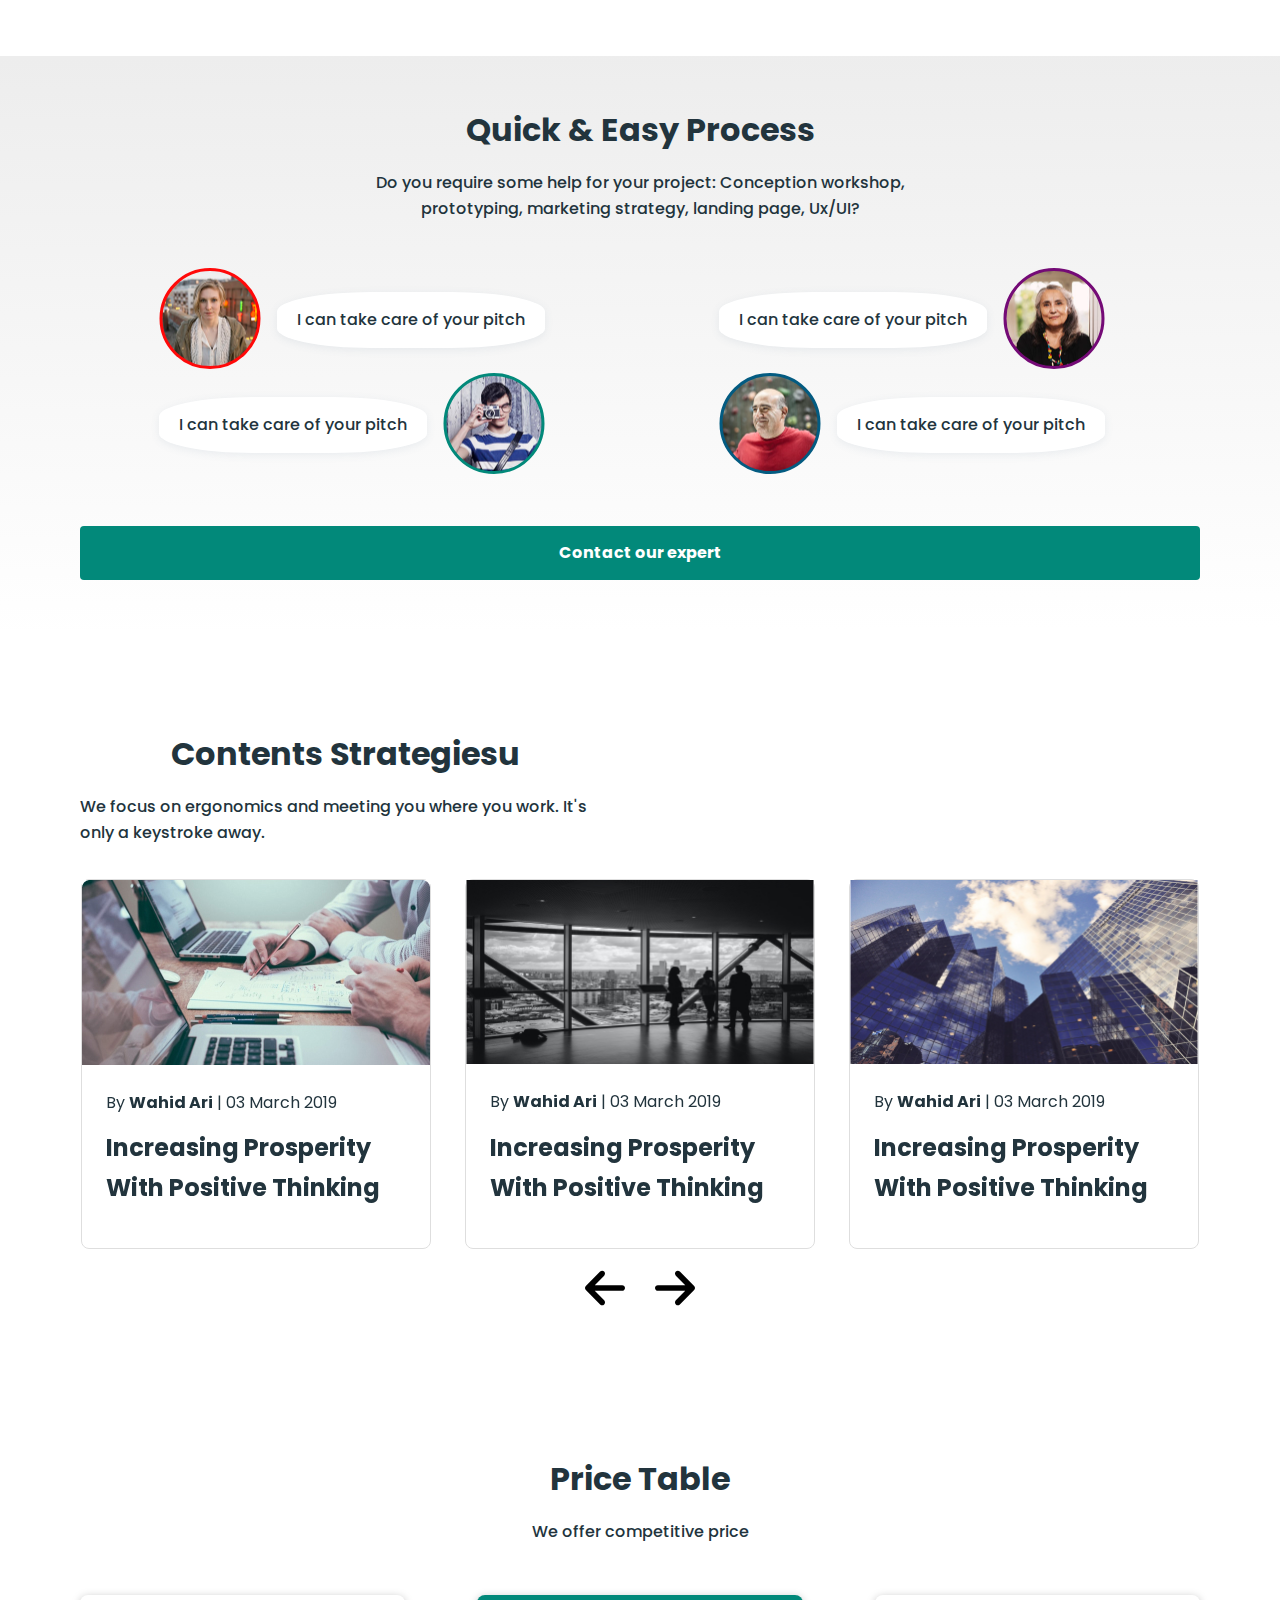
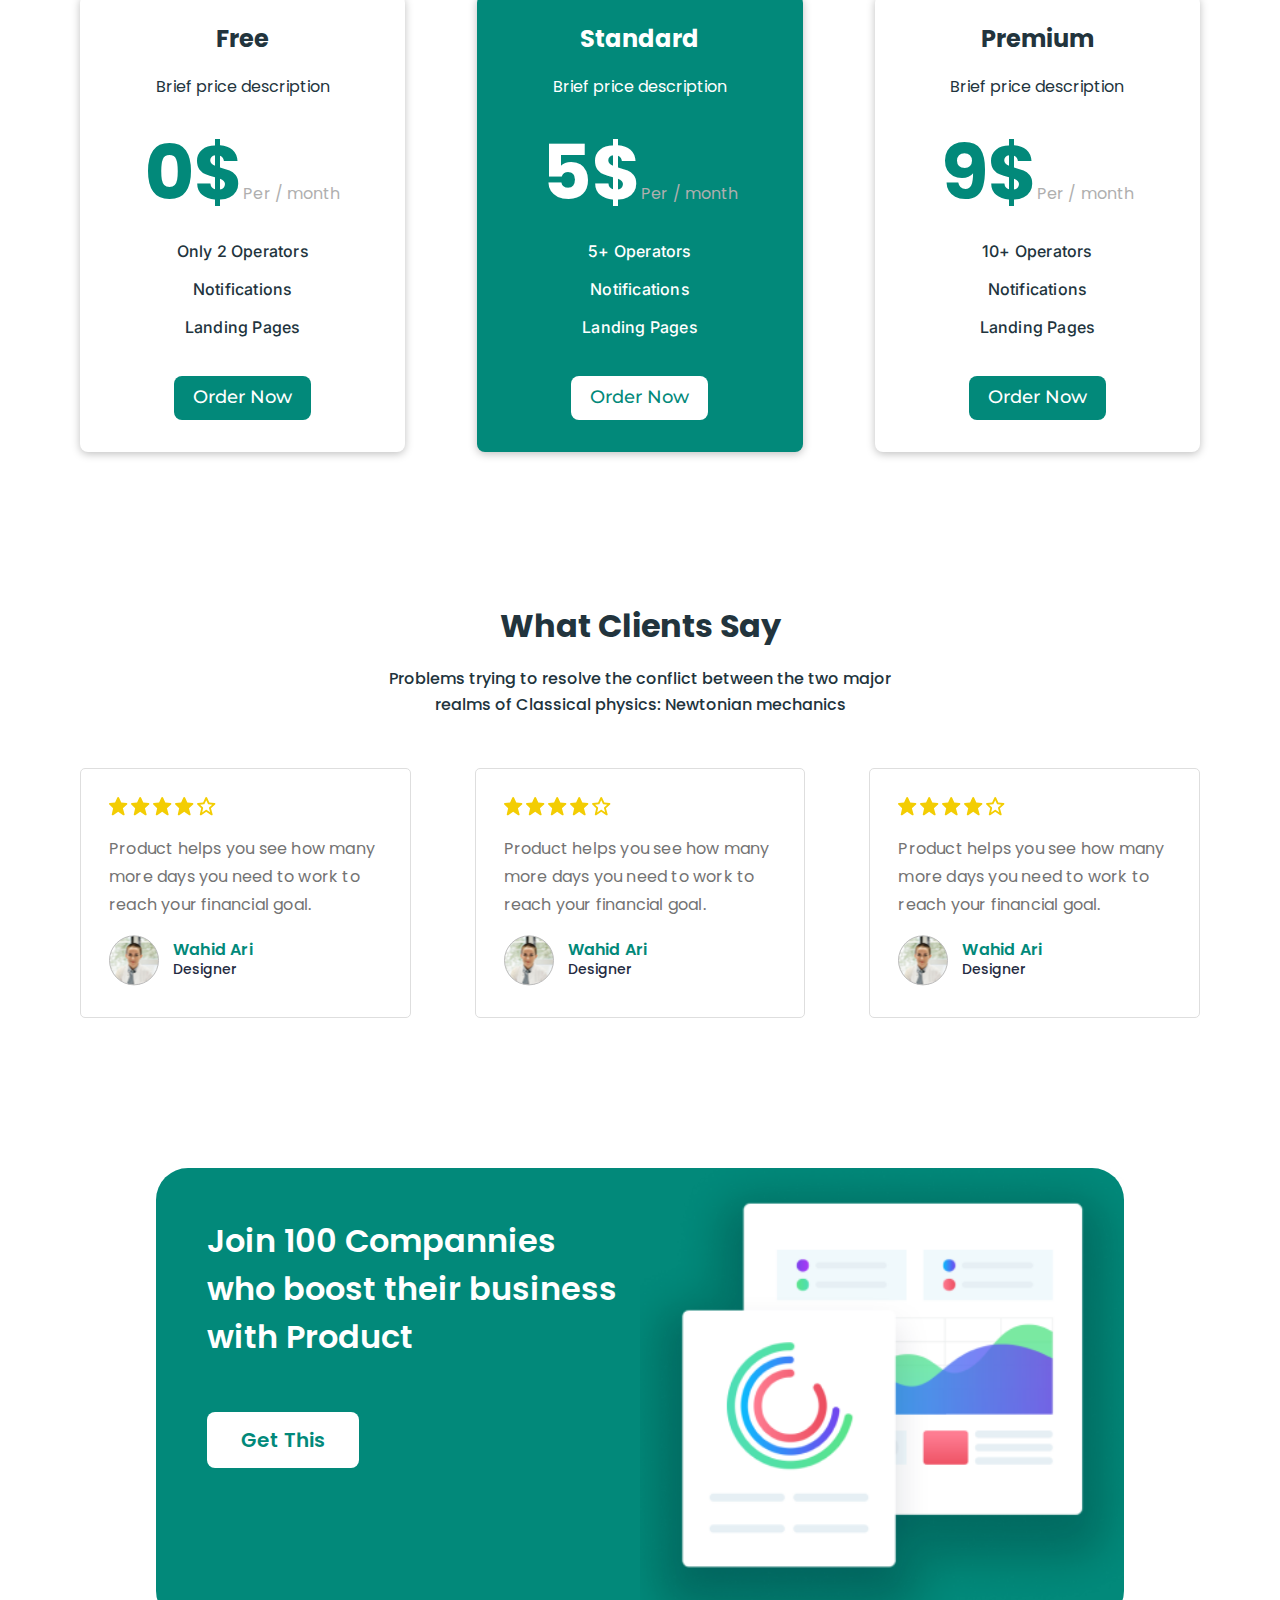
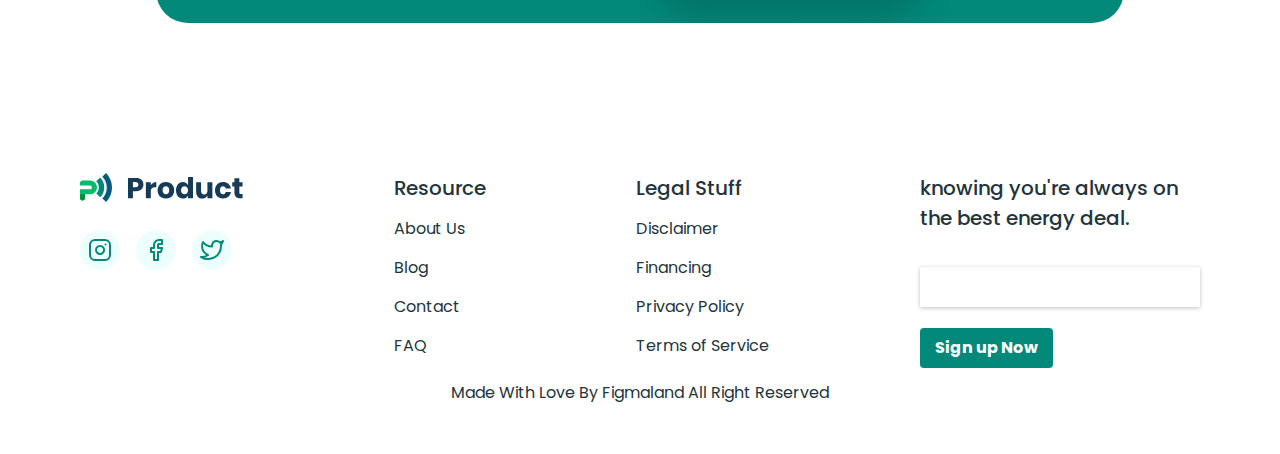
==== commit ae172321: "add a full page Product" ====
--- a/index.html
+++ b/index.html
@@ -12,6 +12,12 @@
 		rel="stylesheet">
 	<link rel="stylesheet" href="./css/reset.css">
 	<link rel="stylesheet" href="./css/main.css">
+	<link rel="stylesheet" href="https://cdnjs.cloudflare.com/ajax/libs/OwlCarousel2/2.3.4/assets/owl.carousel.min.css"
+		integrity="sha512-tS3S5qG0BlhnQROyJXvNjeEM4UpMXHrQfTGmbQ1gKmelCxlSEBUaxhRBj/EFTzpbP4RVSrpEikbmdJobCvhE3g=="
+		crossorigin="anonymous" referrerpolicy="no-referrer" />
+	<link rel="stylesheet" href="https://cdnjs.cloudflare.com/ajax/libs/OwlCarousel2/2.3.4/assets/owl.theme.default.css"
+		integrity="sha512-OTcub78R3msOCtY3Tc6FzeDJ8N9qvQn1Ph49ou13xgA9VsH9+LRxoFU6EqLhW4+PKRfU+/HReXmSZXHEkpYoOA=="
+		crossorigin="anonymous" referrerpolicy="no-referrer" />>
 	<title>MyProduct</title>
 </head>
 
@@ -268,10 +274,283 @@
 					</div>
 				</div>
 			</section>
+			<section class="main__contents contents-block">
+				<div class='contents-block__container'>
+					<div class="title contents-block__title">
+						<h2 class="title__title ">Contents Strategiesu</h2>
+						<div class="title__subtitle">We focus on ergonomics and meeting you where you work. It's only a
+							keystroke away. </div>
+					</div>
+					<div class="contents-block__body body-contents-block">
+						<div class="body-contents-block__slider">
+							<div class="body-contents-block__owl-carousel owl-carousel">
+								<div class="body-contents-block__item item-contents-block">
+									<div class="item-contents-block__image">
+										<img src="./img/contents/contents-01.jpg" alt="contents-block">
+									</div>
+									<div class="item-contents-block__info">
+										By <span>Wahid Ari</span> | 03 March 2019
+									</div>
+									<div class="item-contents-block__text">Increasing Prosperity With Positive Thinking</div>
+								</div>
+								<div class="body-contents-block__item item-contents-block">
+									<div class="item-contents-block__image">
+										<img src="./img/contents/contents-02.jpg" alt="contents-block">
+									</div>
+									<div class="item-contents-block__info">
+										By <span>Wahid Ari</span> | 03 March 2019
+									</div>
+									<div class="item-contents-block__text">Increasing Prosperity With Positive Thinking</div>
+								</div>
+								<div class="body-contents-block__item item-contents-block">
+									<div class="item-contents-block__image">
+										<img src="./img/contents/contents-03.jpg" alt="contents-block">
+									</div>
+									<div class="item-contents-block__info">
+										By <span>Wahid Ari</span> | 03 March 2019
+									</div>
+									<div class="item-contents-block__text">Increasing Prosperity With Positive Thinking</div>
+								</div>
+								<div class="body-contents-block__item item-contents-block">
+									<div class="item-contents-block__image">
+										<img src="./img/contents/contents-02.jpg" alt="contents-block">
+									</div>
+									<div class="item-contents-block__info">
+										By <span>Wahid Ari</span> | 03 March 2019
+									</div>
+									<div class="item-contents-block__text">Increasing Prosperity With Positive Thinking</div>
+								</div>
+								<div class="body-contents-block__item item-contents-block">
+									<div class="item-contents-block__image">
+										<img src="./img/contents/contents-03.jpg" alt="contents-block">
+									</div>
+									<div class="item-contents-block__info">
+										By <span>Wahid Ari</span> | 03 March 2019
+									</div>
+									<div class="item-contents-block__text">Increasing Prosperity With Positive Thinking</div>
+								</div>
+							</div>
+							<div class="body-contents-block__buttons">
+								<button class="body-contents-block__arrow slider__btn--prev">
+									<img src="./img/contents/arrow-left-solid.svg" alt="arrow">
+								</button>
+								<button class="body-contents-block__arrow slider__btn--next">
+									<img src="./img/contents/arrow-right-solid.svg" alt="arrow">
+								</button>
+							</div>
+						</div>
+					</div>
+				</div>
+			</section>
+			<section class="main__price price-block">
+				<div class='price-block__container'>
+					<div class="title price-block__title">
+						<h2 class="title__title ">Price Table</h2>
+						<div class="title__subtitle">We offer competitive price </div>
+					</div>
+					<div class="price-block__body">
+						<div class="price-block__row">
+							<div class="price-block__column">
+								<div class="price-block__item item-price-block">
+									<div class="item-price-block__name">Free</div>
+									<div class="item-price-block__subtitle">Brief price description</div>
+									<div class="item-price-block__price">
+										0$<span>Per / month</span>
+									</div>
+									<ul class="item-price-block__info info-item-block">
+										<li class="info-item-block__item">Only 2 Operators</li>
+										<li class="info-item-block__item">Notifications</li>
+										<li class="info-item-block__item">Landing Pages</li>
+									</ul>
+									<a href="#" class="item-price-block__button">Order Now</a>
+								</div>
+							</div>
+							<div class="price-block__column">
+								<div class="price-block__item item-price-block item-price-block--green">
+									<div class="item-price-block__name">Standard</div>
+									<div class="item-price-block__subtitle">Brief price description</div>
+									<div class="item-price-block__price item-price-block__price--green">
+										5$<span>Per / month</span>
+									</div>
+									<ul class="item-price-block__info info-item-block">
+										<li class="info-item-block__item">5+ Operators</li>
+										<li class="info-item-block__item">Notifications</li>
+										<li class="info-item-block__item">Landing Pages</li>
+									</ul>
+									<a href="#" class="item-price-block__button item-price-block__button--green">Order Now</a>
+								</div>
+							</div>
+							<div class="price-block__column">
+								<div class="price-block__item item-price-block">
+									<div class="item-price-block__name">Premium</div>
+									<div class="item-price-block__subtitle">Brief price description</div>
+									<div class="item-price-block__price">
+										9$<span>Per / month</span>
+									</div>
+									<ul class="item-price-block__info info-item-block">
+										<li class="info-item-block__item">10+ Operators</li>
+										<li class="info-item-block__item">Notifications</li>
+										<li class="info-item-block__item">Landing Pages</li>
+									</ul>
+									<a href="#" class="item-price-block__button">Order Now</a>
+								</div>
+							</div>
+						</div>
+					</div>
+				</div>
+			</section>
+			<section class="main__reviews reviews-block">
+				<div class='reviews-block__container'>
+					<div class="title reviews-block__title">
+						<h2 class="title__title ">What Clients Say</h2>
+						<div class="title__subtitle">Problems trying to resolve the conflict between
+							the two major realms of Classical physics: Newtonian mechanics </div>
+					</div>
+					<div class="reviews-block__body">
+						<div class="reviews-block__row">
+							<div class="reviews-block__column">
+								<div class="reviews-block__item item-reviews-block">
+									<div class="item-reviews-block__rate">
+										<img src="./img/reviews/rate.svg" alt="rate">
+									</div>
+									<div class="item-reviews-block__text">Product helps you see how many
+										more days you need to work to
+										reach your financial goal.</div>
+									<div class="item-reviews-block__person person-reviews-block">
+										<div class="person-reviews-block__icon">
+											<img src="./img/reviews/icon-01.svg" alt="avatar">
+										</div>
+										<div class="person-reviews-block__info">
+											<div class="person-reviews-block__name">Wahid Ari</div>
+											<div class="person-reviews-block__position">Designer</div>
+										</div>
+									</div>
+								</div>
+							</div>
+							<div class="reviews-block__column">
+								<div class="reviews-block__item item-reviews-block">
+									<div class="item-reviews-block__rate">
+										<img src="./img/reviews/rate.svg" alt="rate">
+									</div>
+									<div class="item-reviews-block__text">Product helps you see how many
+										more days you need to work to
+										reach your financial goal.</div>
+									<div class="item-reviews-block__person person-reviews-block">
+										<div class="person-reviews-block__icon">
+											<img src="./img/reviews/icon-01.svg" alt="avatar">
+										</div>
+										<div class="person-reviews-block__info">
+											<div class="person-reviews-block__name">Wahid Ari</div>
+											<div class="person-reviews-block__position">Designer</div>
+										</div>
+									</div>
+								</div>
+							</div>
+							<div class="reviews-block__column">
+								<div class="reviews-block__item item-reviews-block">
+									<div class="item-reviews-block__rate">
+										<img src="./img/reviews/rate.svg" alt="rate">
+									</div>
+									<div class="item-reviews-block__text">Product helps you see how many
+										more days you need to work to
+										reach your financial goal.</div>
+									<div class="item-reviews-block__person person-reviews-block">
+										<div class="person-reviews-block__icon">
+											<img src="./img/reviews/icon-01.svg" alt="avatar">
+										</div>
+										<div class="person-reviews-block__info">
+											<div class="person-reviews-block__name">Wahid Ari</div>
+											<div class="person-reviews-block__position">Designer</div>
+										</div>
+									</div>
+								</div>
+							</div>
+						</div>
+					</div>
+				</div>
+			</section>
+			<section class="main__plate plate-block">
+				<div class='plate-block__container'>
+					<div class="plate-block__body">
+						<div class="plate-block__content">
+							<div class="plate-block__text">Join 100 Compannies who boost their business with Product</div>
+							<a href="#" class="plate-block__button">Get This</a>
+						</div>
+						<div class="plate-block__img">
+							<div class="plate-block__image">
+								<img src="./img/plate/screen.png" alt="plate-block">
+							</div>
+						</div>
+					</div>
+				</div>
+			</section>
 		</main>
-		<footer class="footer">Footer</footer>
+		<footer class="footer">
+			<div class="footer__content content-footer">
+				<div class='content-footer__container'>
+					<div class="content-footer__body">
+						<div class="content-footer__row">
+							<div class="content-footer__column">
+								<div class="content-footer__item item-content-footer">
+									<div class="item-content-footer__logo">
+										<img src="./img/footer/footer-logo.svg" alt="footer-logo">
+									</div>
+									<div class="item-content-footer__icons">
+										<div class="item-content-footer__icon">
+											<img src="./img/footer/inst-footer.svg" alt="footer">
+										</div>
+										<div class="item-content-footer__icon">
+											<img src="./img/footer/facebook-footer.svg" alt="footer">
+										</div>
+										<div class="item-content-footer__icon">
+											<img src="./img/footer/twitter-footer.svg" alt="footer">
+										</div>
+									</div>
+								</div>
+							</div>
+							<div class="content-footer__column">
+								<div class="content-footer__item item-content-footer">
+									<div class="item-content-footer__title">Resource</div>
+									<ul class="item-content-footer__list">
+										<li class="item-content-footer__link">About Us</li>
+										<li class="item-content-footer__link">Blog</li>
+										<li class="item-content-footer__link">Contact</li>
+										<li class="item-content-footer__link">FAQ</li>
+									</ul>
+								</div>
+							</div>
+							<div class="content-footer__column">
+								<div class="content-footer__item item-content-footer">
+									<div class="item-content-footer__title">Legal Stuff</div>
+									<ul class="item-content-footer__list">
+										<li class="item-content-footer__link">Disclaimer</li>
+										<li class="item-content-footer__link">Financing</li>
+										<li class="item-content-footer__link">Privacy Policy</li>
+										<li class="item-content-footer__link">Terms of Service</li>
+									</ul>
+								</div>
+							</div>
+							<div class="content-footer__column content-footer__column--form">
+								<div class="content-footer__item item-content-footer">
+									<div class="item-content-footer__text">knowing you're always on the best energy deal. </div>
+									<form action="#" class="item-content-footer__form">
+										<input type="text" class="item-content-footer__input">
+										<button class="item-content-footer__button">Sign up Now</button>
+									</form>
+								</div>
+							</div>
+						</div>
+					</div>
+					<div class="footer__copy">Made With Love By Figmaland All Right Reserved
+					</div>
+				</div>
+			</div>
+		</footer>
 	</div>
 	<script src="https://ajax.googleapis.com/ajax/libs/jquery/3.5.1/jquery.min.js"></script>
+	<script src="https://cdnjs.cloudflare.com/ajax/libs/OwlCarousel2/2.3.4/owl.carousel.min.js"
+		integrity="sha512-bPs7Ae6pVvhOSiIcyUClR7/q2OAsRiovw4vAkX+zJbw3ShAeeqezq50RIIcIURq7Oa20rW2n2q+fyXBNcU9lrw=="
+		crossorigin="anonymous" referrerpolicy="no-referrer"></script>
 	<script src="./js/main.js"></script>
 </body>
 
--- a/css/main.css
+++ b/css/main.css
@@ -180,6 +180,7 @@
 }
 .header__items {
   display: flex;
+  align-items: center;
   gap: 24px;
   background-color: #fff;
 }
@@ -774,6 +775,7 @@
 }
 
 .main__process {
+  background: linear-gradient(179.59deg, #ededed 0.35%, rgba(255, 255, 255, 0.0001) 99.63%);
   padding-top: 50px;
   padding-bottom: 50px;
 }
@@ -853,4 +855,540 @@
   font-weight: 500;
   text-align: center;
   line-height: 150%;
+}
+
+.main__contents {
+  padding-top: 100px;
+  padding-bottom: 100px;
+}
+@media (max-width: 991.98px) {
+  .main__contents {
+    padding-top: 80px;
+    padding-bottom: 80px;
+  }
+}
+@media (max-width: 767.98px) {
+  .main__contents {
+    padding-top: 60px;
+    padding-bottom: 60px;
+  }
+}
+@media (max-width: 479.98px) {
+  .main__contents {
+    padding-top: 30px;
+    padding-bottom: 30px;
+  }
+}
+
+.contents-block__title {
+  margin: 0;
+  text-align: start;
+}
+.contents-block__body {
+  padding-top: 33px;
+}
+
+.body-contents-block__slider {
+  position: relative;
+}
+.body-contents-block__owl-carousel {
+  display: flex;
+  flex-direction: row;
+}
+.body-contents-block__item {
+  border: 1px solid #dedede;
+  border-radius: 8px;
+  max-width: 350px;
+  padding: 0px 30px 40px 24px;
+  margin: 0 auto;
+}
+.body-contents-block__arrow {
+  display: block;
+  width: 40px;
+  height: 40px;
+}
+.body-contents-block__buttons {
+  display: flex;
+  -moz-column-gap: 30px;
+       column-gap: 30px;
+  justify-content: center;
+}
+
+.item-contents-block__image {
+  margin: 0px -30px -40px -24px;
+  margin-bottom: 24px;
+}
+.item-contents-block__info {
+  font-weight: 400;
+  line-height: 172%;
+  margin-bottom: 12px;
+}
+.item-contents-block__info span {
+  font-weight: 700;
+}
+.item-contents-block__text {
+  font-weight: 700;
+  font-size: 24px;
+  line-height: 167%;
+}
+@media (max-width: 767.98px) {
+  .item-contents-block__text {
+    font-size: 18px;
+  }
+}
+
+.main__price {
+  padding-top: 50px;
+  padding-bottom: 50px;
+}
+@media (max-width: 991.98px) {
+  .main__price {
+    padding-top: 40px;
+    padding-bottom: 40px;
+  }
+}
+@media (max-width: 767.98px) {
+  .main__price {
+    padding-top: 40px;
+    padding-bottom: 40px;
+  }
+}
+@media (max-width: 479.98px) {
+  .main__price {
+    padding-top: 30px;
+    padding-bottom: 30px;
+  }
+}
+
+.price-block__body {
+  padding-top: 50px;
+}
+.price-block__row {
+  display: flex;
+  -moz-column-gap: 72px;
+       column-gap: 72px;
+}
+@media (max-width: 991.98px) {
+  .price-block__row {
+    -moz-column-gap: 40px;
+         column-gap: 40px;
+  }
+}
+@media (max-width: 767.98px) {
+  .price-block__row {
+    flex-wrap: wrap;
+  }
+}
+.price-block__column {
+  flex: 0 1 33.3333%;
+}
+@media (max-width: 767.98px) {
+  .price-block__column {
+    flex: 0 1 100%;
+    max-width: 500px;
+    margin: 0 auto;
+    margin-bottom: 15px;
+  }
+}
+@media (max-width: 479.98px) {
+  .price-block__column {
+    max-width: 320px;
+  }
+}
+.price-block__item {
+  padding: 24px 20px 32px 20px;
+  transition: all 0.9 ease;
+}
+.price-block__item:hover {
+  transform: scale(1.03);
+}
+
+.item-price-block {
+  background: #ffffff;
+  box-shadow: 0px 2px 8px rgba(0, 0, 0, 0.25);
+  border-radius: 8px;
+  text-align: center;
+  transition: transform 0.3s ease;
+}
+.item-price-block:hover {
+  transform: scale(1.03);
+}
+.item-price-block--green {
+  background: #02897a;
+  box-shadow: 0px 2px 8px rgba(0, 0, 0, 0.25);
+  border-radius: 8px;
+  color: #ffffff;
+}
+.item-price-block__name {
+  font-weight: 700;
+  font-size: 24px;
+  line-height: 167%;
+  margin-bottom: 8px;
+}
+.item-price-block__subtitle {
+  line-height: 250%;
+  margin-bottom: 16px;
+}
+.item-price-block__price {
+  font-weight: 700;
+  font-size: 76px;
+  line-height: 132%;
+  letter-spacing: 0.2px;
+  color: var(--green-color);
+  margin-bottom: 16px;
+}
+.item-price-block__price span {
+  font-weight: 400;
+  font-size: 16px;
+  line-height: 119%;
+  color: #afafaf;
+  letter-spacing: 0.1px;
+}
+@media (max-width: 991.98px) {
+  .item-price-block__price {
+    font-size: 64px;
+  }
+  .item-price-block__price span {
+    font-size: 12px;
+  }
+}
+.item-price-block__price--green {
+  color: #ffffff;
+}
+.item-price-block__info {
+  margin-bottom: 38px;
+}
+.item-price-block__button {
+  font-family: "Montserrat";
+  background: #02897a;
+  border-radius: 8px;
+  display: inline-block;
+  padding: 11px 19px;
+  text-align: center;
+  font-weight: 500;
+  font-size: 18px;
+  line-height: 122%;
+  color: #ffffff;
+  text-decoration: none;
+}
+.item-price-block__button--green {
+  background: #ffffff;
+  color: var(--green-color);
+}
+
+.info-item-block__item {
+  font-family: "Inter";
+  margin-bottom: 16px;
+  letter-spacing: 0.2px;
+  line-height: 138%;
+  font-weight: 500;
+}
+
+.main__reviews {
+  padding-top: 100px;
+  padding-bottom: 100px;
+}
+@media (max-width: 991.98px) {
+  .main__reviews {
+    padding-top: 80px;
+    padding-bottom: 80px;
+  }
+}
+@media (max-width: 767.98px) {
+  .main__reviews {
+    padding-top: 60px;
+    padding-bottom: 60px;
+  }
+}
+@media (max-width: 479.98px) {
+  .main__reviews {
+    padding-top: 30px;
+    padding-bottom: 30px;
+  }
+}
+
+.reviews-block__body {
+  padding-top: 50px;
+}
+.reviews-block__row {
+  display: flex;
+  -moz-column-gap: 64px;
+       column-gap: 64px;
+}
+@media (max-width: 991.98px) {
+  .reviews-block__row {
+    -moz-column-gap: 40px;
+         column-gap: 40px;
+  }
+}
+@media (max-width: 767.98px) {
+  .reviews-block__row {
+    flex-wrap: wrap;
+  }
+}
+.reviews-block__column {
+  flex: 0 1 33.333%;
+}
+@media (max-width: 767.98px) {
+  .reviews-block__column {
+    flex: 0 1 100%;
+    max-width: 500px;
+    margin: 0 auto;
+    margin-bottom: 15px;
+  }
+}
+@media (max-width: 479.98px) {
+  .reviews-block__column {
+    max-width: 320px;
+  }
+}
+.item-reviews-block {
+  background: #ffffff;
+  border: 1px solid #dedede;
+  border-radius: 5px;
+  padding: 28px;
+}
+.item-reviews-block__rate {
+  margin-bottom: 16px;
+}
+.item-reviews-block__text {
+  letter-spacing: 0.2px;
+  line-height: 175%;
+  color: var(--secondary-text-color);
+  margin-bottom: 16px;
+}
+.item-reviews-block__person {
+  display: flex;
+  -moz-column-gap: 14px;
+       column-gap: 14px;
+  align-items: center;
+}
+
+.person-reviews-block__name {
+  font-weight: 600;
+  font-size: 16px;
+  letter-spacing: 0.2px;
+  color: var(--green-color);
+}
+.person-reviews-block__position {
+  font-weight: 500;
+  font-size: 14px;
+  line-height: 171%;
+  color: #252b42;
+}
+
+.main__plate {
+  padding-top: 50px;
+  padding-bottom: 50px;
+}
+@media (max-width: 991.98px) {
+  .main__plate {
+    padding-top: 40px;
+    padding-bottom: 40px;
+  }
+}
+@media (max-width: 767.98px) {
+  .main__plate {
+    padding-top: 40px;
+    padding-bottom: 40px;
+  }
+}
+@media (max-width: 479.98px) {
+  .main__plate {
+    padding-top: 30px;
+    padding-bottom: 30px;
+  }
+}
+
+.plate-block__body {
+  display: flex;
+  justify-content: space-between;
+  max-width: 968px;
+  background: #02897a;
+  border-radius: 32px;
+  margin: 0 auto;
+}
+@media (max-width: 767.98px) {
+  .plate-block__body {
+    flex-wrap: wrap;
+  }
+}
+.plate-block__content {
+  flex: 0 1 50%;
+  padding: 49px 15px 15px 51px;
+}
+@media (max-width: 767.98px) {
+  .plate-block__content {
+    flex: 0 1 100%;
+    padding: 17px 22px;
+  }
+}
+.plate-block__text {
+  font-weight: 600;
+  font-size: 32px;
+  line-height: 151.4%;
+  color: #ffffff;
+  margin-bottom: 50px;
+}
+.plate-block__button {
+  display: inline-block;
+  padding: 13px 34px;
+  background: #ffffff;
+  border-radius: 8px;
+  text-align: center;
+  font-weight: 600;
+  font-size: 20px;
+  color: var(--green-color);
+  line-height: 150%;
+  text-decoration: none;
+}
+@media (max-width: 479.98px) {
+  .plate-block__button {
+    width: 100%;
+  }
+}
+.plate-block__img {
+  flex: 0 1 50%;
+}
+@media (max-width: 767.98px) {
+  .plate-block__img {
+    flex: 0 1 100%;
+    max-width: 350px;
+    margin: 0 auto;
+  }
+}
+.plate-block__image {
+  position: relative;
+  padding-bottom: 94%;
+}
+.plate-block__image img {
+  position: absolute;
+  width: 100%;
+  height: 100%;
+  top: 0;
+  left: 0;
+  -o-object-fit: cover;
+     object-fit: cover;
+}
+
+.footer {
+  padding-top: 100px;
+  padding-bottom: 46px;
+}
+@media (max-width: 991.98px) {
+  .footer {
+    padding-top: 80px;
+    padding-bottom: 40px;
+  }
+}
+@media (max-width: 767.98px) {
+  .footer {
+    padding-top: 60px;
+    padding-bottom: 35px;
+  }
+}
+@media (max-width: 479.98px) {
+  .footer {
+    padding-top: 30px;
+    padding-bottom: 30px;
+  }
+}
+.footer__copy {
+  display: flex;
+  justify-content: center;
+  align-items: center;
+  padding-top: 10px;
+  line-height: 188%;
+}
+
+@media (max-width: 991.98px) {
+  .content-footer__container {
+    max-width: 991px;
+    margin: 0 auto;
+  }
+}
+.content-footer__row {
+  display: flex;
+  justify-content: space-between;
+}
+@media (max-width: 991.98px) {
+  .content-footer__row {
+    flex-wrap: wrap;
+    justify-content: start;
+  }
+}
+@media (max-width: 991.98px) {
+  .content-footer__column {
+    flex: 0 1 50%;
+    display: flex;
+    justify-content: center;
+    margin-bottom: 10px;
+  }
+}
+@media (max-width: 767.98px) {
+  .content-footer__column {
+    flex: 0 1 100%;
+    margin-bottom: 32px;
+  }
+}
+.content-footer__column--form {
+  max-width: 280px;
+}
+@media (max-width: 991.98px) {
+  .content-footer__column--form {
+    margin: 0 auto;
+  }
+}
+.item-content-footer__icons {
+  display: flex;
+  -moz-column-gap: 16px;
+       column-gap: 16px;
+  padding-top: 24px;
+}
+.item-content-footer__title {
+  font-weight: 500;
+  font-size: 20px;
+  line-height: 150%;
+  margin-bottom: 8px;
+}
+.item-content-footer__link {
+  line-height: 219%;
+}
+.item-content-footer__link:not(:last-child) {
+  margin: 0px 0px 4px 0px;
+}
+.item-content-footer__text {
+  font-weight: 500;
+  font-size: 20px;
+  line-height: 150%;
+  margin-bottom: 34px;
+}
+@media (max-width: 767.98px) {
+  .item-content-footer__form {
+    display: flex;
+    flex-direction: column;
+  }
+}
+.item-content-footer__input {
+  width: 280px;
+  height: 40px;
+  border: none;
+  filter: drop-shadow(0px 1px 2px rgba(0, 0, 0, 0.25));
+  display: block;
+  margin-bottom: 21px;
+}
+.item-content-footer__button {
+  background: #02897a;
+  border-radius: 4px;
+  padding: 8px 15px;
+  font-weight: 700;
+  font-size: 16px;
+  line-height: 150%;
+  text-align: center;
+  color: #ffffff;
+}
+@media (max-width: 767.98px) {
+  .item-content-footer__button {
+    justify-content: center;
+  }
 }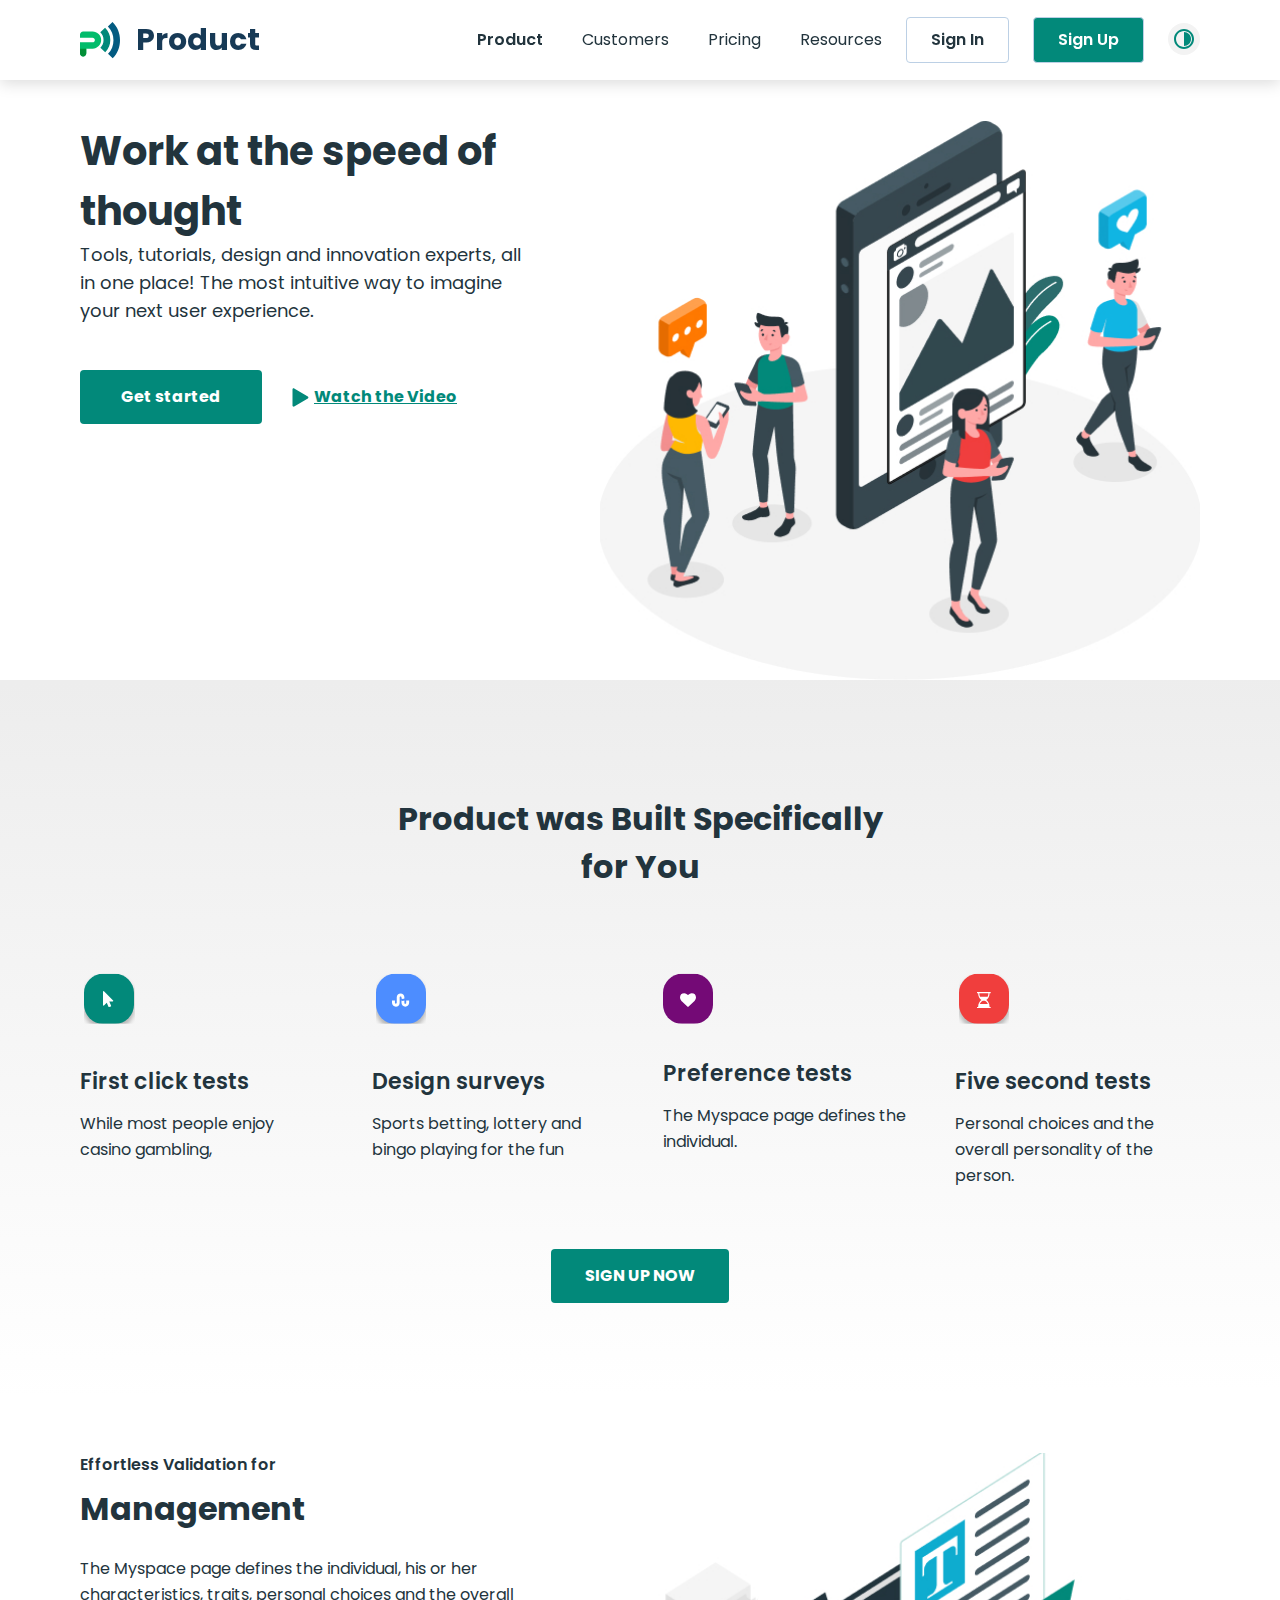
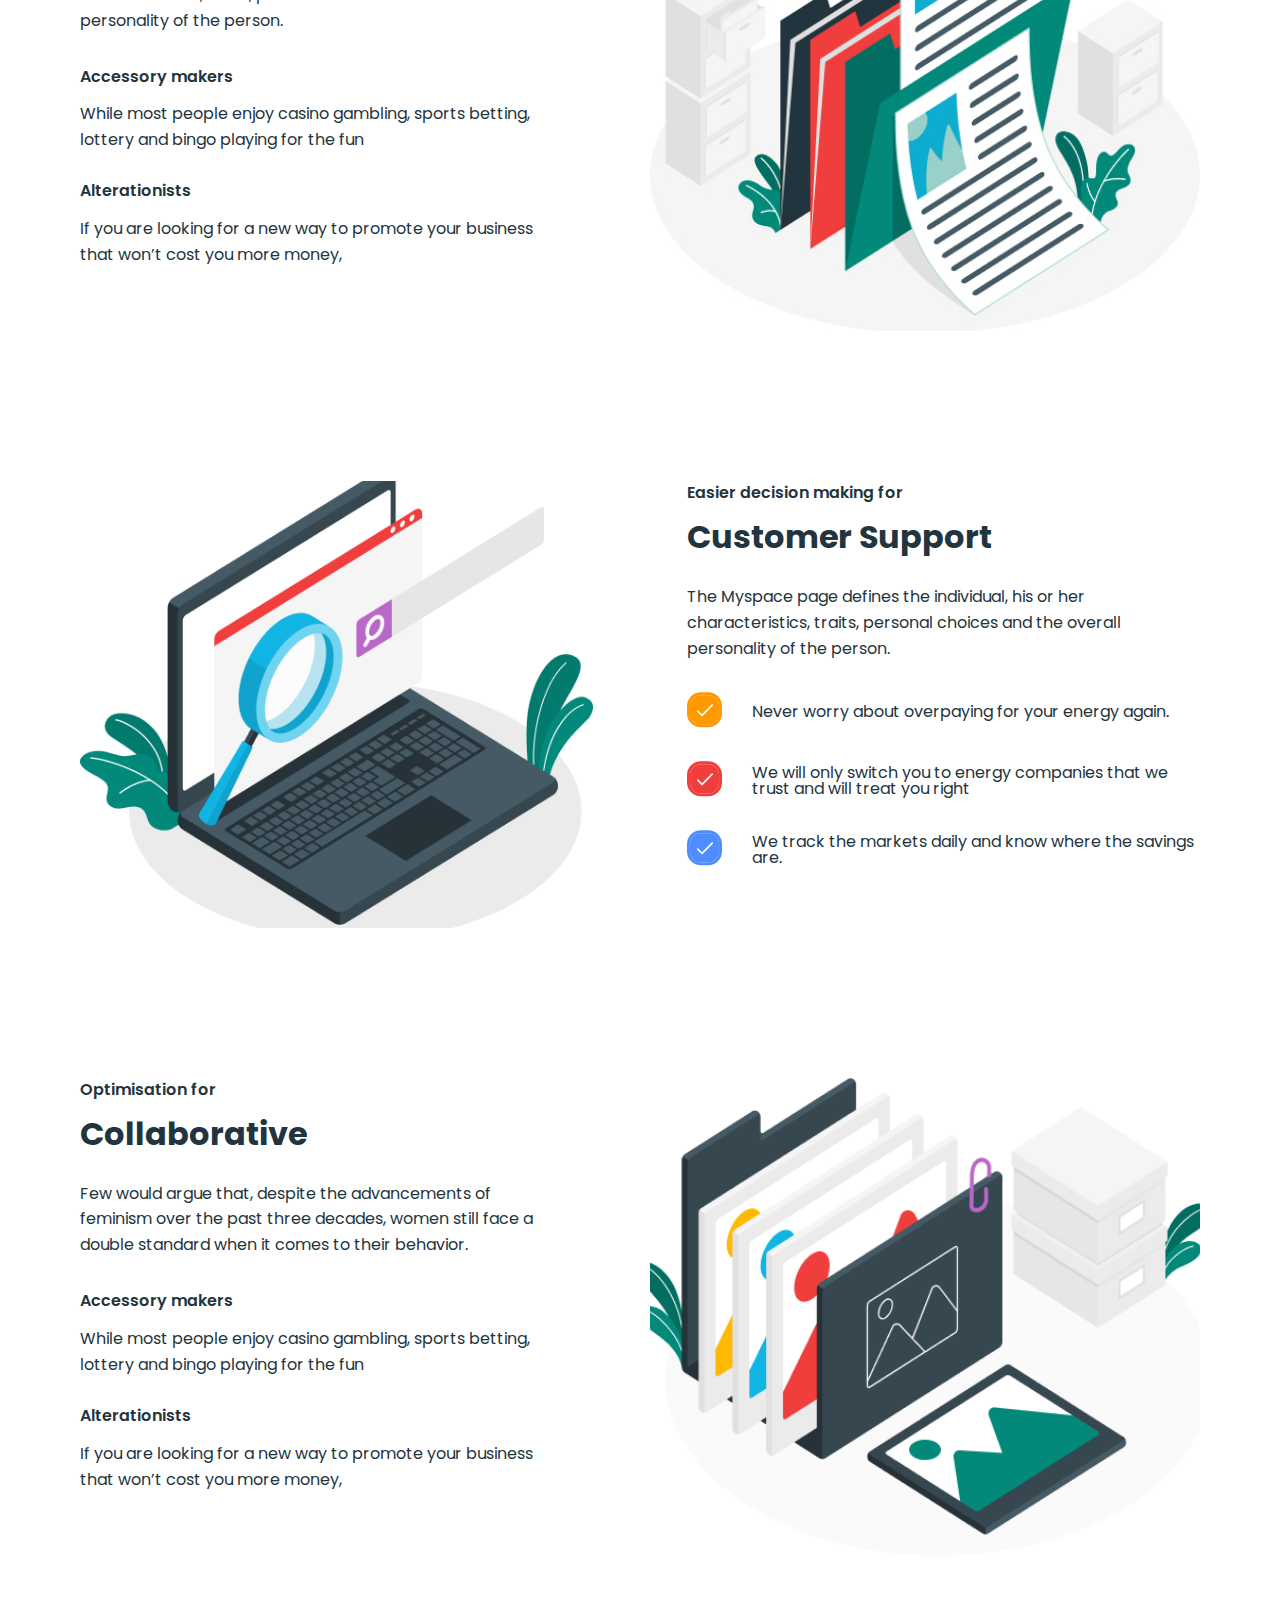
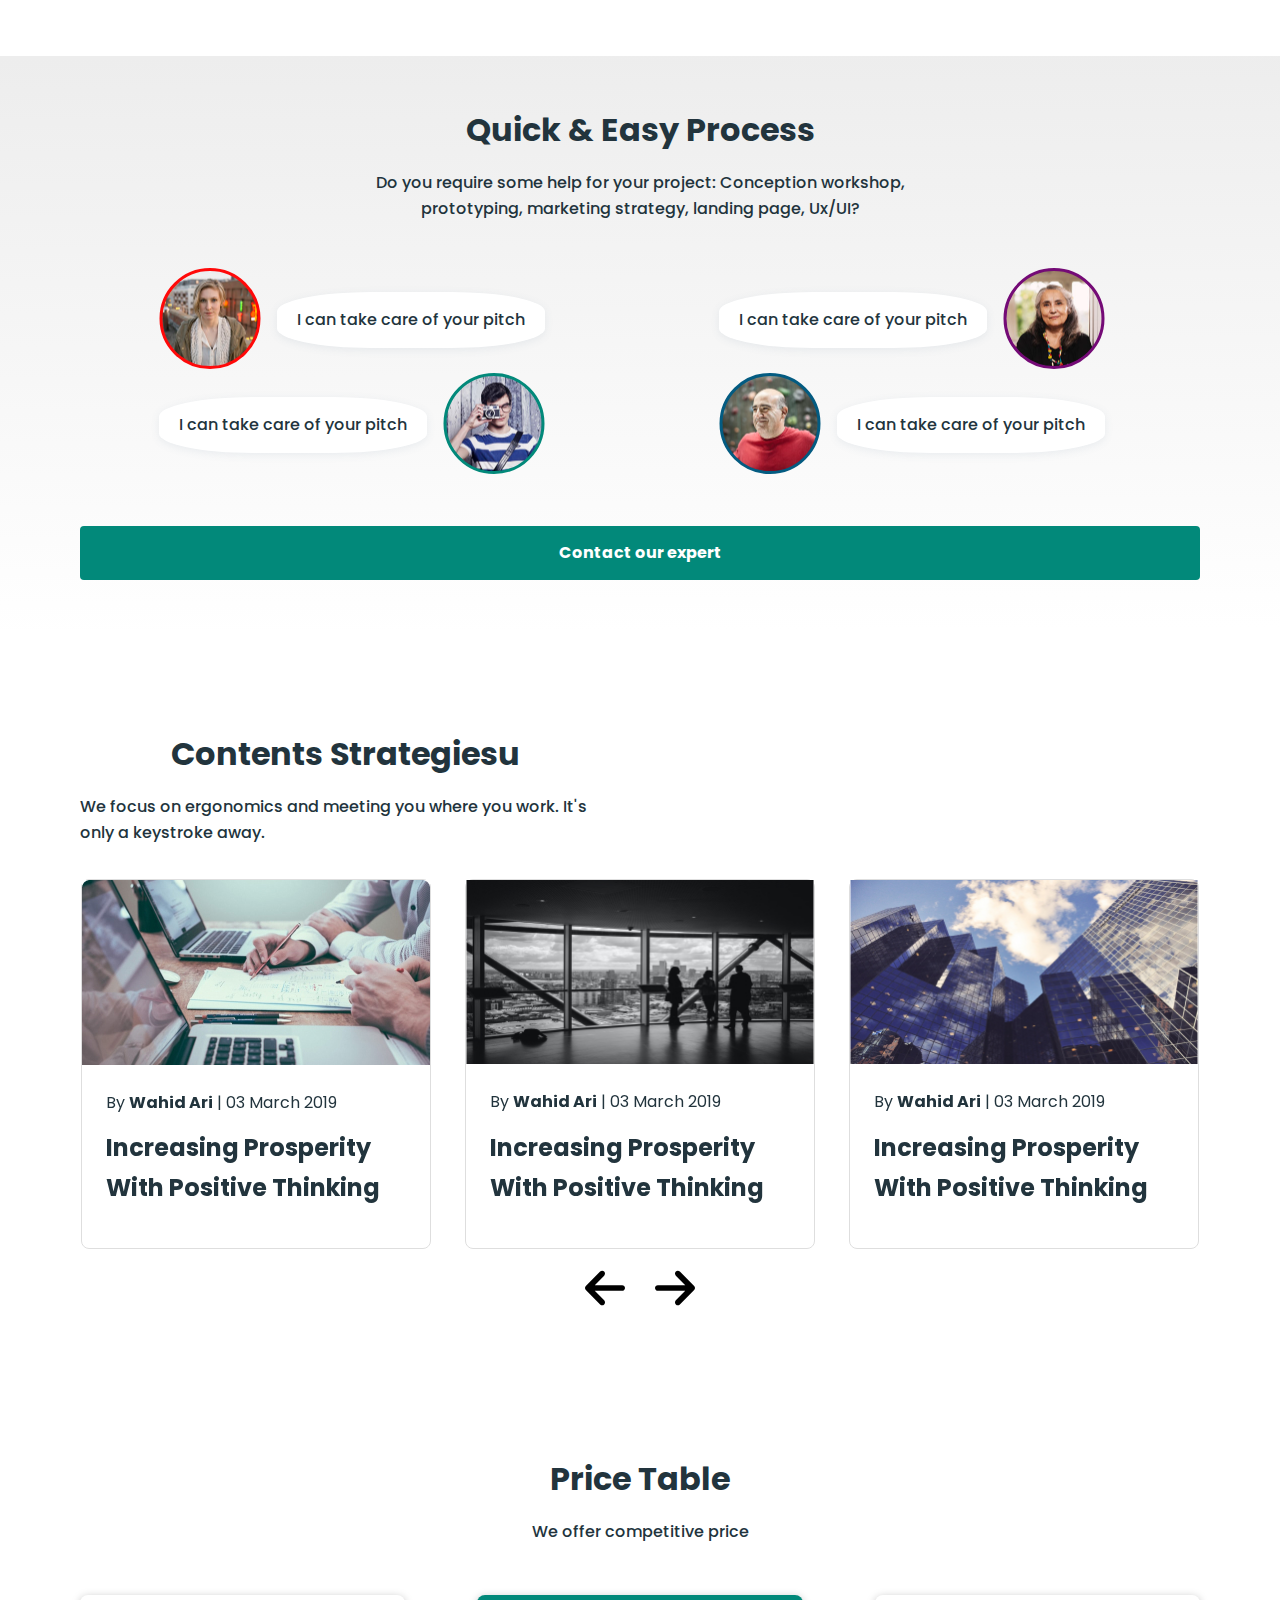
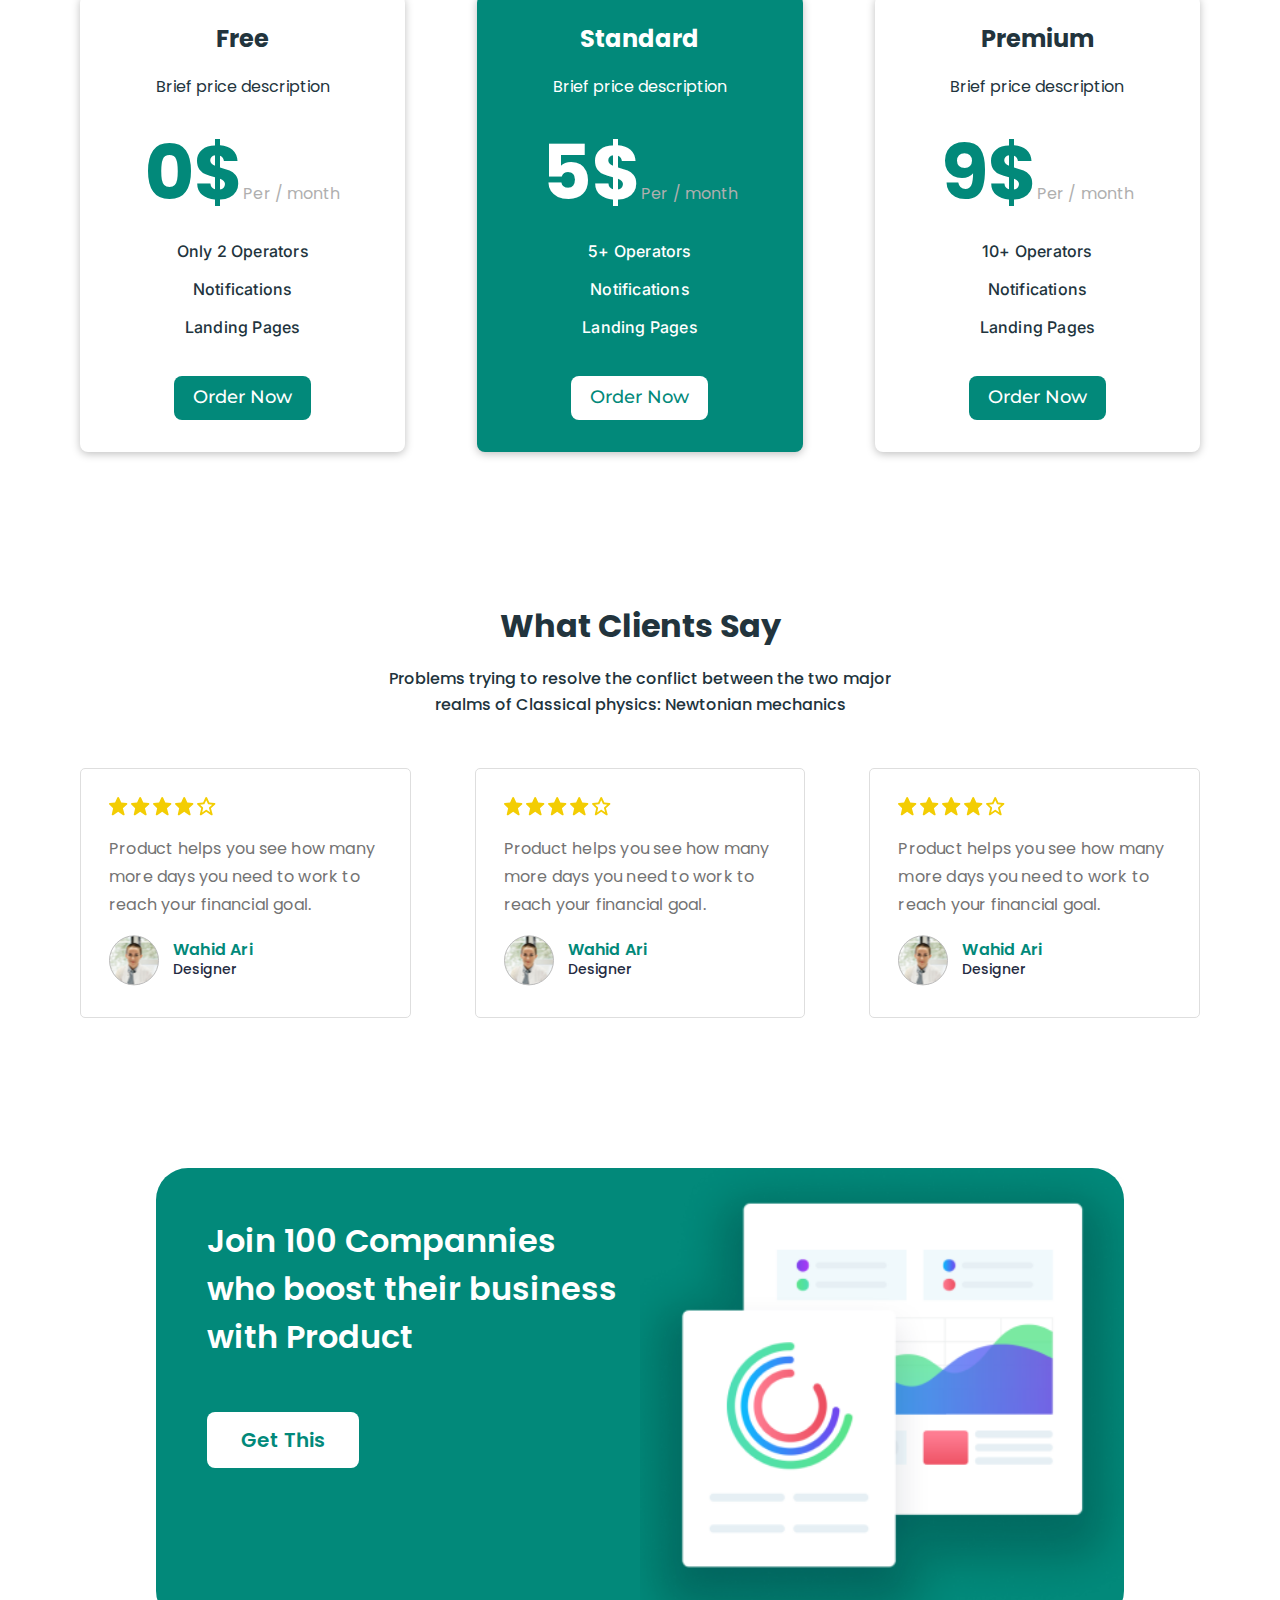
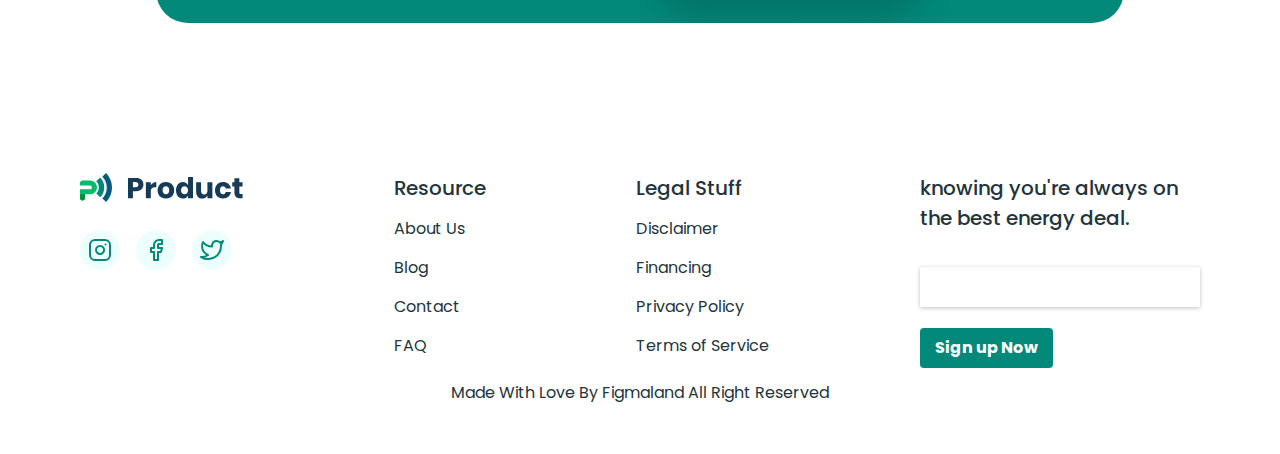
==== commit 9e384137: "add new page: customers and pricing" ====
--- a/index.html
+++ b/index.html
@@ -38,13 +38,13 @@
 						<nav class="header__menu">
 							<ul class="header__list">
 								<li class="header__item">
-									<a href="#" class="header__link">Product</a>
+									<a href="index.html" class="header__link active-page ">Product</a>
 								</li>
 								<li class="header__item">
-									<a href="#" class="header__link">Customers</a>
+									<a href="customers.html" class="header__link">Customers</a>
 								</li>
 								<li class="header__item">
-									<a href="#" class="header__link">Pricing</a>
+									<a href="pricing.html" class="header__link">Pricing</a>
 								</li>
 								<li class="header__item">
 									<a href="#" class="header__link">Resources</a>
@@ -55,7 +55,9 @@
 						<div class="header__buttons">
 							<a href="#" class="header__button">Sign In</a>
 							<a href="#" class="header__button header__button--green">Sign Up</a>
-							<input class="header__input" type="button" id="input_button_bg_change" value="" />
+							<a href="#" class="header__switch">
+								<img src="./img/header/switch.svg" alt="switch">
+							</a>
 						</div>
 					</div>
 				</div>
@@ -74,7 +76,7 @@
 								<a href="#" class="content-word-block__button">Get started</a>
 								<a href="#" class="content-word-block__button content-word-block__button--play">
 									<img src="./img/workandspeed/play.svg" alt="">
-									Watch theVideo</a>
+									Watch the Video</a>
 							</div>
 						</div>
 						<div class="body-work-block__image">
--- a/css/main.css
+++ b/css/main.css
@@ -32,6 +32,10 @@
   max-width: 1150px;
   margin: 0 auto;
   padding: 0 15px;
+}
+
+.active-page {
+  font-weight: 600;
 }
 
 .title {
@@ -386,6 +390,10 @@
   font-weight: 700;
   line-height: 150%;
   color: #fff;
+  transition: all 0.3s ease;
+}
+.content-word-block__button:hover {
+  background-color: #086a5f;
 }
 @media (max-width: 991.98px) {
   .content-word-block__button {
@@ -412,6 +420,10 @@
   align-items: center;
   color: var(--green-color);
   padding: 15px 0px 15px 0px;
+  transition: all 0.3s ease;
+}
+.content-word-block__button--play:hover {
+  background-color: #fff;
 }
 .content-word-block__button--play img {
   padding-right: 5px;
@@ -512,6 +524,10 @@
   font-weight: 700;
   line-height: 150%;
   color: #fff;
+  transition: all 0.3s ease;
+}
+.product-block__button:hover {
+  background-color: #086a5f;
 }
 
 .column-product-block__icon {
@@ -838,6 +854,10 @@
   line-height: 150%;
   color: #fff;
   width: 100%;
+  transition: all 0.3s ease;
+}
+.process-block__btn:hover {
+  background-color: #086a5f;
 }
 
 .informant-process-block {
@@ -1070,10 +1090,18 @@
   line-height: 122%;
   color: #ffffff;
   text-decoration: none;
+  transition: all 0.3s ease;
+}
+.item-price-block__button:hover {
+  background-color: #086a5f;
 }
 .item-price-block__button--green {
   background: #ffffff;
   color: var(--green-color);
+  transition: all 0.3s ease;
+}
+.item-price-block__button--green:hover {
+  background-color: #bcd0e5;
 }
 
 .info-item-block__item {
@@ -1241,6 +1269,10 @@
   color: var(--green-color);
   line-height: 150%;
   text-decoration: none;
+  transition: all 0.3s ease;
+}
+.plate-block__button:hover {
+  background-color: #bcd0e5;
 }
 @media (max-width: 479.98px) {
   .plate-block__button {
@@ -1376,6 +1408,10 @@
   filter: drop-shadow(0px 1px 2px rgba(0, 0, 0, 0.25));
   display: block;
   margin-bottom: 21px;
+  transition: all 0.3s ease;
+}
+.item-content-footer__input:hover {
+  background-color: #cecfd1;
 }
 .item-content-footer__button {
   background: #02897a;
@@ -1386,6 +1422,10 @@
   line-height: 150%;
   text-align: center;
   color: #ffffff;
+  transition: all 0.3s ease;
+}
+.item-content-footer__button:hover {
+  background-color: #086a5f;
 }
 @media (max-width: 767.98px) {
   .item-content-footer__button {
